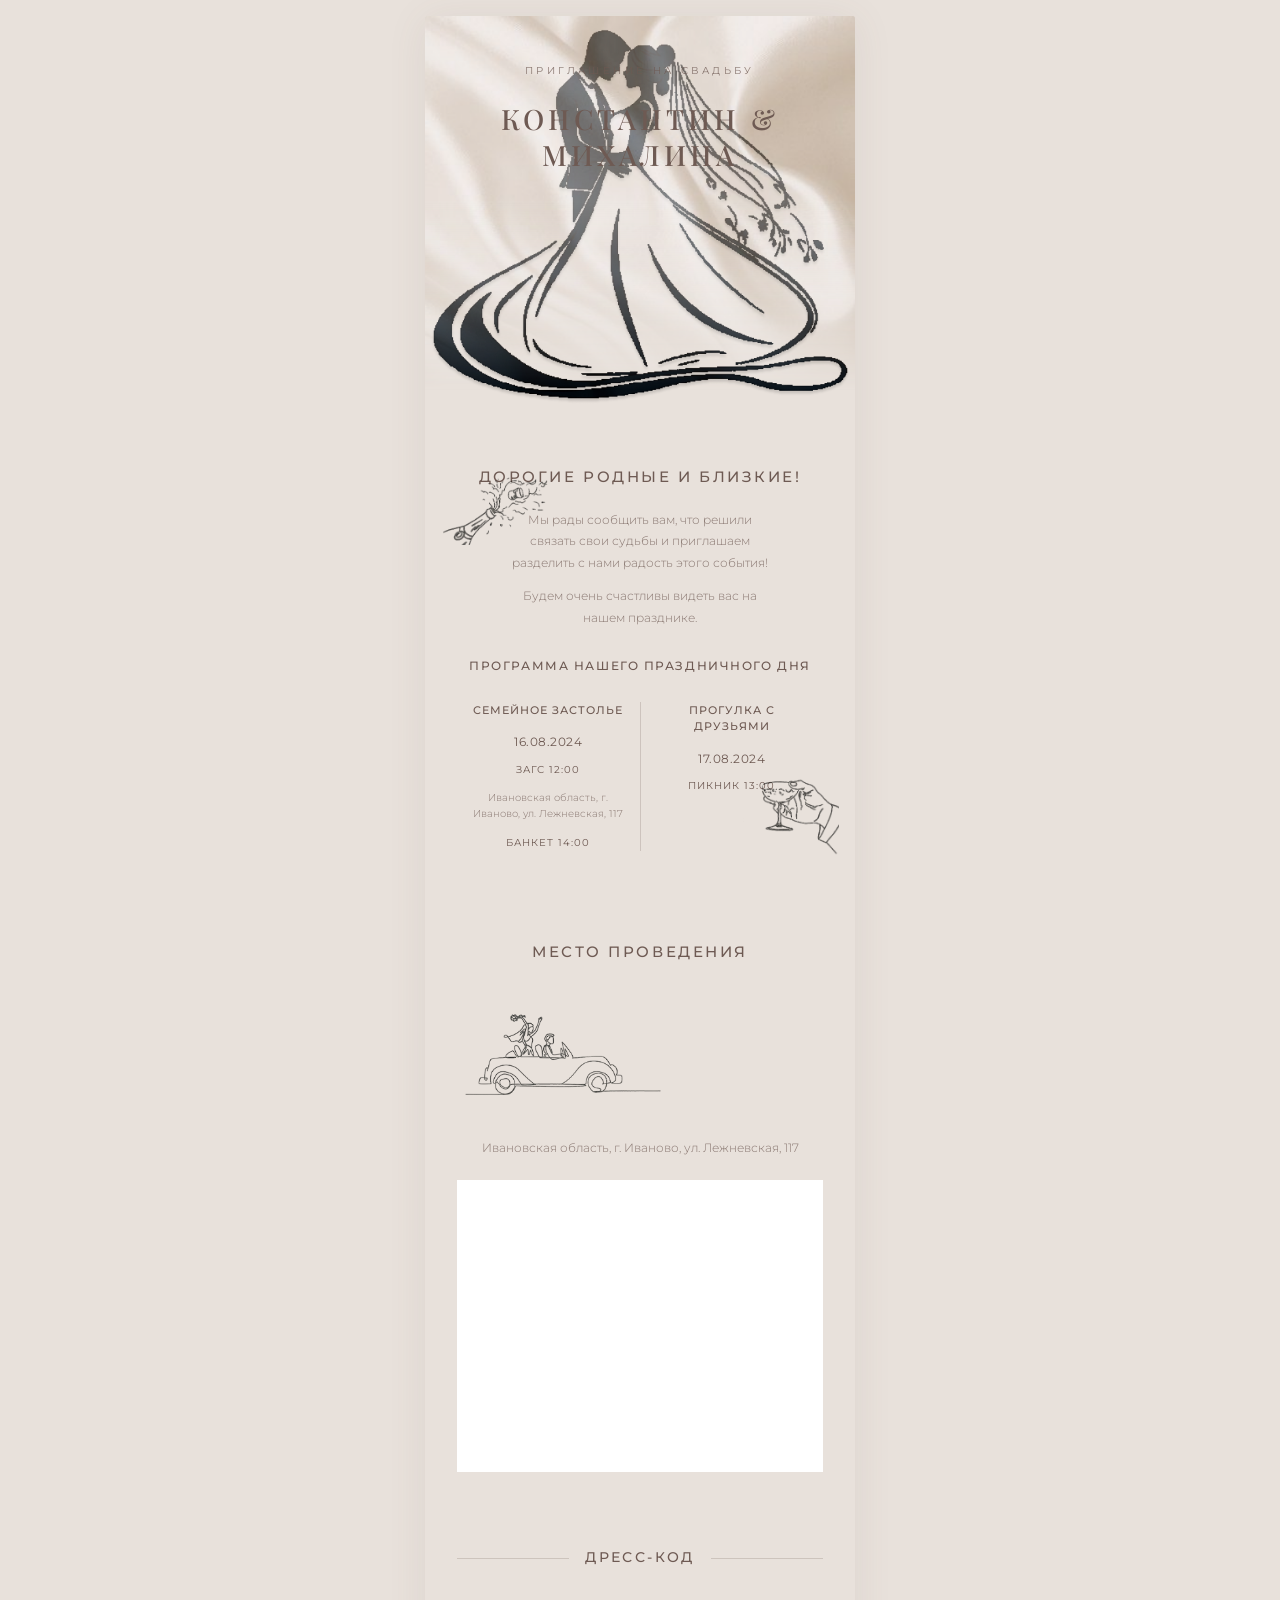
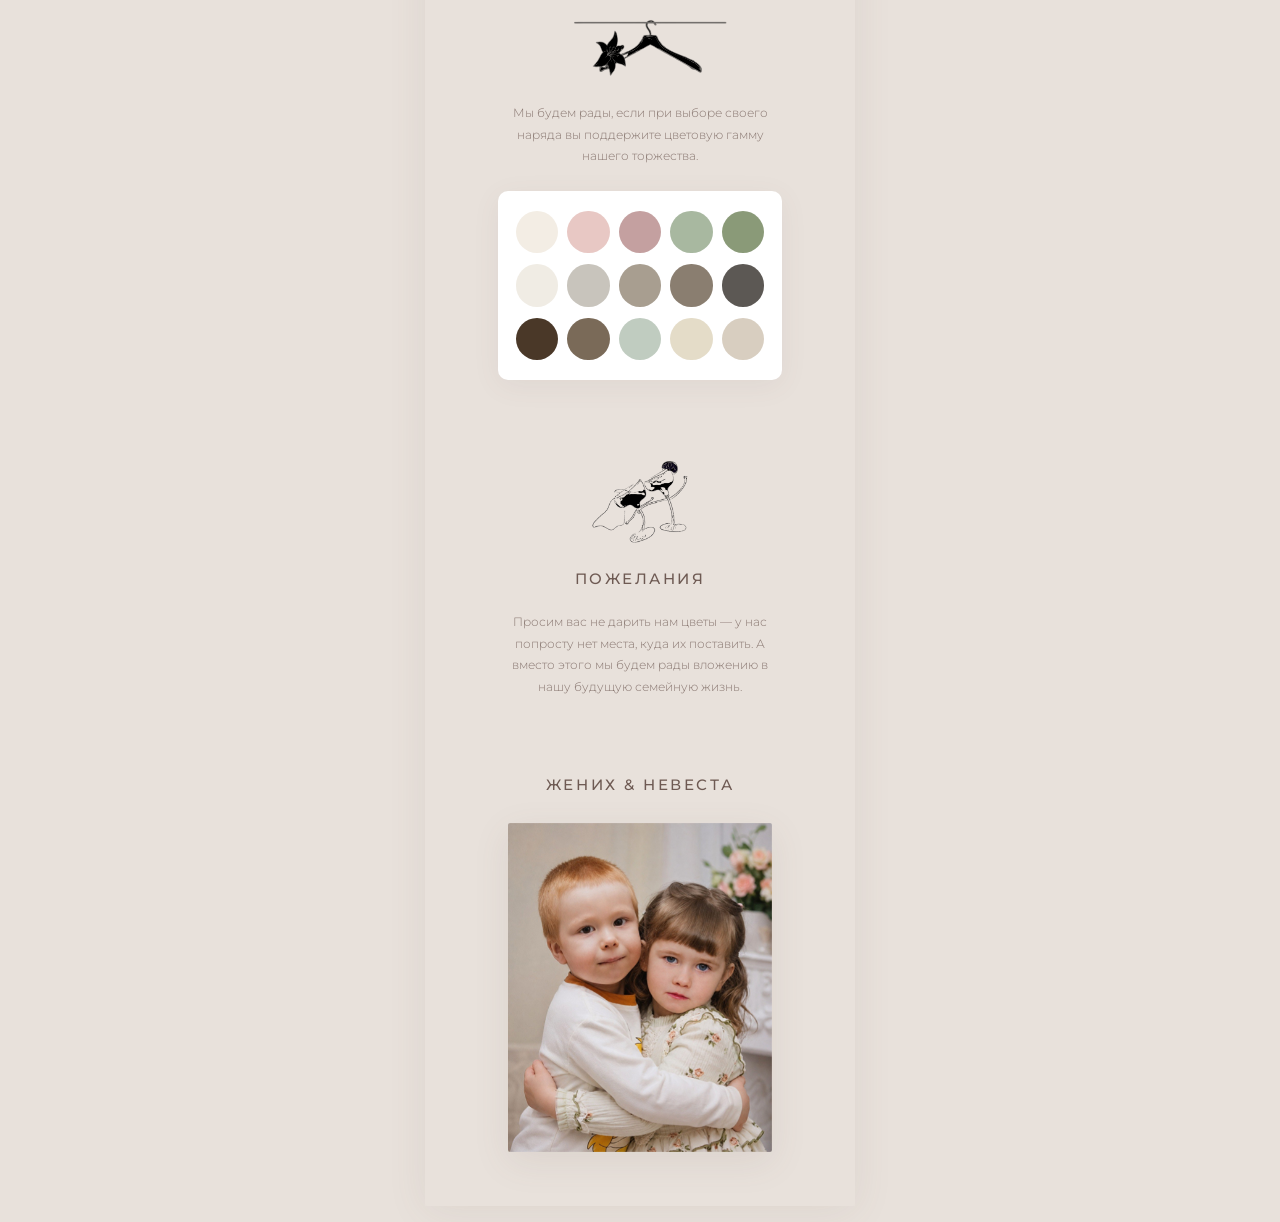
==== index.html @ 9b67fdcd "the first" ====
<!DOCTYPE html>
<html lang="ru">
<head>
  <meta charset="UTF-8">
  <meta name="viewport" content="width=device-width, initial-scale=1.0, viewport-fit=cover">
  <meta name="theme-color" content="#E8E1DB">
  <title>Константин & Михалина — Свадьба</title>
  <link rel="preconnect" href="https://fonts.googleapis.com">
  <link rel="preconnect" href="https://fonts.gstatic.com" crossorigin>
  <link href="https://fonts.googleapis.com/css2?family=Montserrat:wght@300;400;500;600&family=Playfair+Display:wght@400;500;600&display=swap" rel="stylesheet">
  <link rel="stylesheet" href="styles.css">
</head>
<body>
  <main class="page">
    <!-- Hero -->
    <section class="hero">
      <img src="images/1.png" alt="Жених и невеста" class="hero__couple" decoding="async" fetchpriority="high">
      <img src="images/image 9 (2).png" alt="" class="hero__fabric" aria-hidden="true" decoding="async" fetchpriority="high">
      <div class="hero__text">
        <p class="hero__subtitle">ПРИГЛАШЕНИЕ НА СВАДЬБУ</p>
        <h1 class="hero__title">КОНСТАНТИН &amp; МИХАЛИНА</h1>
      </div>
    </section>

    <!-- Invitation & Schedule -->
    <section class="invitation">
      <img src="images/2 (2).png" alt="" class="invitation__deco invitation__deco--top illustration" aria-hidden="true">

      <h2 class="section-title">ДОРОГИЕ РОДНЫЕ И БЛИЗКИЕ!</h2>

      <div class="invitation__text">
        <p>Мы рады сообщить вам, что решили связать свои судьбы и приглашаем разделить с нами радость этого события!</p>
        <p>Будем очень счастливы видеть вас на нашем празднике.</p>
      </div>

      <h3 class="schedule__title">ПРОГРАММА НАШЕГО ПРАЗДНИЧНОГО ДНЯ</h3>

      <div class="schedule">
        <div class="schedule__col">
          <h4 class="schedule__event">СЕМЕЙНОЕ ЗАСТОЛЬЕ</h4>
          <p class="schedule__date">16.08.2024</p>
          <p class="schedule__time">ЗАГС 12:00</p>
          <p class="schedule__address">Ивановская область, г. Иваново, ул. Лежневская, 117</p>
          <p class="schedule__banquet">БАНКЕТ 14:00</p>
        </div>
        <div class="schedule__divider" aria-hidden="true"></div>
        <div class="schedule__col">
          <h4 class="schedule__event">ПРОГУЛКА С ДРУЗЬЯМИ</h4>
          <p class="schedule__date">17.08.2024</p>
          <p class="schedule__banquet">ПИКНИК 13:00</p>
        </div>
      </div>

      <img src="images/3 (2).png" alt="" class="invitation__deco invitation__deco--bottom illustration" aria-hidden="true">
    </section>

    <!-- Venue -->
    <section class="venue">
      <h2 class="section-title">МЕСТО ПРОВЕДЕНИЯ</h2>

      <div class="venue__illustration-wrap">
        <img src="images/4.png" alt="" class="venue__illustration illustration" aria-hidden="true">
      </div>

      <p class="venue__address">Ивановская область, г. Иваново, ул. Лежневская, 117</p>

      <div class="venue__map">
        <iframe
          src="https://yandex.ru/map-widget/v1/?ll=30.143221%2C55.154573&z=16&pt=30.143221%2C55.154573&l=map"
          title="Карта с местом свадьбы"
          allowfullscreen
          loading="lazy"
        ></iframe>
      </div>
    </section>

    <!-- Dress Code -->
    <section class="dresscode">
      <div class="dresscode__title-wrap">
        <span class="dresscode__line" aria-hidden="true"></span>
        <h2 class="section-title section-title--inline">ДРЕСС-КОД</h2>
        <span class="dresscode__line" aria-hidden="true"></span>
      </div>

      <img src="images/5.png" alt="" class="dresscode__illustration illustration" aria-hidden="true">

      <p class="dresscode__text">
        Мы будем рады, если при выборе своего наряда вы поддержите цветовую гамму нашего торжества.
      </p>

      <div class="palette">
        <span class="palette__swatch" style="--color: #F3EDE4"></span>
        <span class="palette__swatch" style="--color: #E8C8C4"></span>
        <span class="palette__swatch" style="--color: #C4A0A0"></span>
        <span class="palette__swatch" style="--color: #A8B8A0"></span>
        <span class="palette__swatch" style="--color: #8A9A78"></span>
        <span class="palette__swatch" style="--color: #F0ECE4"></span>
        <span class="palette__swatch" style="--color: #C8C4BC"></span>
        <span class="palette__swatch" style="--color: #A89E90"></span>
        <span class="palette__swatch" style="--color: #8A7E70"></span>
        <span class="palette__swatch" style="--color: #5C5854"></span>
        <span class="palette__swatch" style="--color: #4A3828"></span>
        <span class="palette__swatch" style="--color: #7A6A58"></span>
        <span class="palette__swatch" style="--color: #C0CCC0"></span>
        <span class="palette__swatch" style="--color: #E4DCC8"></span>
        <span class="palette__swatch" style="--color: #D8CEC0"></span>
      </div>
    </section>

    <!-- Wishes -->
    <section class="wishes">
      <img src="images/6.png" alt="" class="wishes__illustration illustration" aria-hidden="true">

      <h2 class="section-title">ПОЖЕЛАНИЯ</h2>

      <p class="wishes__text">
        Просим вас не дарить нам цветы — у нас попросту нет места, куда их поставить. А вместо этого мы будем рады вложению в нашу будущую семейную жизнь.
      </p>
    </section>

    <!-- Couple Photo -->
    <section class="couple">
      <h2 class="section-title">ЖЕНИХ &amp; НЕВЕСТА</h2>

      <div class="couple__photo-wrap">
        <img src="images/7.png" alt="Константин и Михалина в детстве" class="couple__photo" decoding="async" loading="lazy">
      </div>
    </section>
  </main>
</body>
</html>
---- styles.css ----
*,
*::before,
*::after {
  box-sizing: border-box;
  margin: 0;
  padding: 0;
}

:root {
  --bg: #E8E1DB;
  --text: #6E5A53;
  --text-light: rgba(110, 90, 83, 0.78);
  --line: rgba(110, 90, 83, 0.22);
  --white: #ffffff;
  --font-serif: 'Playfair Display', Georgia, serif;
  --font-sans: 'Montserrat', Arial, sans-serif;

  --pad-x: clamp(22px, 6.15vw, 32px);
  --pad-y: clamp(26px, 7.7vw, 38px);
  --content-max: 100%;
}

html {
  scroll-behavior: smooth;
  -webkit-text-size-adjust: 100%;
}

body {
  font-family: var(--font-sans);
  font-weight: 300;
  font-size: clamp(11px, 3.08vw, 13px);
  line-height: 1.7;
  color: var(--text);
  background-color: var(--bg);
  -webkit-font-smoothing: antialiased;
  text-rendering: optimizeLegibility;
  min-height: 100dvh;
}

img {
  max-width: 100%;
  height: auto;
  image-rendering: auto;
  -webkit-backface-visibility: hidden;
  backface-visibility: hidden;
}

.page {
  width: 100%;
  max-width: var(--content-max);
  margin: 0 auto;
  background-color: var(--bg);
  overflow-x: hidden;
}

/* Line-art: чёткие тёмные линии без размытия */
.illustration {
  display: block;
  filter: invert(1) brightness(0.48) contrast(1.18);
  mix-blend-mode: multiply;
}

/* ── Hero ── */
.hero {
  position: relative;
  text-align: center;
  overflow: visible;
  background-color: var(--bg);
  width: 100%;
}

.hero__couple {
  display: block;
  position: relative;
  z-index: 1;
  width: 104%;
  max-width: none;
  margin: 0 -2% clamp(-16px, -4.1vw, -24px);
  filter: invert(1) brightness(0.46) contrast(1.2);
  mix-blend-mode: multiply;
}

.hero__fabric {
  position: absolute;
  inset: 0;
  z-index: 2;
  width: 100%;
  height: 100%;
  object-fit: cover;
  object-position: center top;
  pointer-events: none;
  -webkit-mask-image: linear-gradient(to bottom, #000 46%, rgba(0, 0, 0, 0.65) 70%, transparent 93%);
  mask-image: linear-gradient(to bottom, #000 46%, rgba(0, 0, 0, 0.65) 70%, transparent 93%);
}

.hero__text {
  position: absolute;
  top: 0;
  left: 0;
  right: 0;
  z-index: 3;
  padding: clamp(32px, 9.7vw, 46px) var(--pad-x) 0;
  pointer-events: none;
}

.hero__subtitle {
  font-family: var(--font-sans);
  font-size: clamp(8px, 2.31vw, 10px);
  font-weight: 400;
  letter-spacing: 0.34em;
  text-transform: uppercase;
  color: var(--text-light);
  margin-bottom: clamp(16px, 5.1vw, 22px);
}

.hero__title {
  font-family: var(--font-serif);
  font-size: clamp(21px, 6.67vw, 28px);
  font-weight: 500;
  letter-spacing: 0.14em;
  line-height: 1.3;
  text-transform: uppercase;
  color: var(--text);
}

/* ── Shared ── */
.section-title {
  font-family: var(--font-sans);
  font-size: clamp(13px, 3.85vw, 15px);
  font-weight: 500;
  letter-spacing: 0.17em;
  text-transform: uppercase;
  text-align: center;
  color: var(--text);
  line-height: 1.4;
}

/* ── Invitation ── */
.invitation {
  position: relative;
  background-color: var(--bg);
  padding: clamp(20px, 5.1vw, 28px) var(--pad-x) clamp(40px, 10.3vw, 52px);
  text-align: center;
}

.invitation__deco--top {
  position: absolute;
  top: clamp(10px, 3.1vw, 18px);
  left: clamp(10px, 3.6vw, 18px);
  width: clamp(84px, 25.6vw, 108px);
}

.invitation .section-title {
  margin-bottom: clamp(16px, 4.6vw, 22px);
  padding-top: clamp(28px, 8.2vw, 36px);
}

.invitation__text {
  font-size: clamp(10.5px, 2.95vw, 12px);
  line-height: 1.8;
  color: var(--text-light);
  margin-bottom: clamp(20px, 5.6vw, 28px);
  max-width: 32ch;
  margin-left: auto;
  margin-right: auto;
}

.invitation__text p + p {
  margin-top: clamp(8px, 2.56vw, 12px);
}

.schedule__title {
  font-family: var(--font-sans);
  font-size: clamp(10px, 2.82vw, 12px);
  font-weight: 500;
  letter-spacing: 0.13em;
  text-transform: uppercase;
  line-height: 1.6;
  margin-bottom: clamp(18px, 5.1vw, 26px);
  color: var(--text);
}

.schedule {
  display: grid;
  grid-template-columns: 1fr 1px 1fr;
  align-items: stretch;
  max-width: 100%;
}

.schedule__col {
  padding: 0 clamp(6px, 2.56vw, 12px);
  display: flex;
  flex-direction: column;
  align-items: center;
  min-width: 0;
}

.schedule__divider {
  width: 1px;
  background-color: var(--line);
  align-self: stretch;
}

.schedule__event {
  font-family: var(--font-sans);
  font-size: clamp(9px, 2.56vw, 11px);
  font-weight: 500;
  letter-spacing: 0.09em;
  text-transform: uppercase;
  line-height: 1.5;
  margin-bottom: clamp(10px, 3.1vw, 14px);
}

.schedule__date {
  font-size: clamp(10px, 2.82vw, 12px);
  font-weight: 400;
  margin-bottom: clamp(5px, 1.5vw, 8px);
  letter-spacing: 0.04em;
}

.schedule__time {
  font-size: clamp(9px, 2.56vw, 10px);
  letter-spacing: 0.1em;
  text-transform: uppercase;
  margin-bottom: clamp(8px, 2.56vw, 12px);
  font-weight: 400;
}

.schedule__address {
  font-size: clamp(8.5px, 2.44vw, 10px);
  line-height: 1.6;
  color: var(--text-light);
  margin-bottom: clamp(8px, 2.56vw, 12px);
  font-weight: 300;
}

.schedule__banquet {
  font-size: clamp(9px, 2.56vw, 10px);
  letter-spacing: 0.1em;
  text-transform: uppercase;
  font-weight: 400;
}

.invitation__deco--bottom {
  position: absolute;
  right: clamp(8px, 3.1vw, 16px);
  bottom: clamp(12px, 3.1vw, 18px);
  width: clamp(76px, 22.6vw, 96px);
}

/* ── Venue ── */
.venue {
  background-color: var(--bg);
  padding: var(--pad-y) var(--pad-x);
  text-align: center;
}

.venue .section-title {
  margin-bottom: clamp(18px, 5.1vw, 24px);
}

.venue__illustration-wrap {
  text-align: left;
  padding-left: clamp(4px, 1.5vw, 8px);
  margin-bottom: clamp(16px, 4.6vw, 22px);
}

.venue__illustration {
  width: clamp(156px, 48.7vw, 196px);
}

.venue__address {
  font-size: clamp(10px, 2.82vw, 12px);
  line-height: 1.65;
  color: var(--text-light);
  margin-bottom: clamp(16px, 4.6vw, 22px);
  font-weight: 300;
}

.venue__map {
  background-color: var(--white);
  overflow: hidden;
  width: 100%;
  aspect-ratio: 5 / 4;
}

.venue__map iframe {
  width: 100%;
  height: 100%;
  border: 0;
  display: block;
}

/* ── Dress Code ── */
.dresscode {
  background-color: var(--bg);
  padding: var(--pad-y) var(--pad-x);
  text-align: center;
}

.dresscode__title-wrap {
  display: flex;
  align-items: center;
  justify-content: center;
  gap: clamp(12px, 4.1vw, 16px);
  margin-bottom: clamp(18px, 5.1vw, 24px);
}

.dresscode__line {
  flex: 1;
  height: 1px;
  background-color: var(--line);
}

.section-title--inline {
  flex-shrink: 0;
  white-space: nowrap;
  font-size: clamp(12px, 3.59vw, 14px);
}

.dresscode__illustration {
  width: clamp(156px, 48.7vw, 196px);
  margin: 0 auto clamp(16px, 4.6vw, 22px);
}

.dresscode__text {
  font-size: clamp(10.5px, 2.95vw, 12px);
  line-height: 1.8;
  color: var(--text-light);
  margin-bottom: clamp(18px, 5.1vw, 24px);
  max-width: 34ch;
  margin-left: auto;
  margin-right: auto;
  font-weight: 300;
}

.palette {
  display: grid;
  grid-template-columns: repeat(5, 1fr);
  gap: clamp(8px, 2.56vw, 11px) clamp(6px, 2.05vw, 9px);
  width: min(74vw, 284px);
  margin: 0 auto;
  padding: clamp(14px, 4.1vw, 20px) clamp(14px, 4.1vw, 18px);
  background-color: var(--white);
  border-radius: clamp(8px, 2.56vw, 10px);
  box-shadow: 0 6px 28px rgba(110, 90, 83, 0.07);
}

.palette__swatch {
  display: block;
  width: 100%;
  aspect-ratio: 1;
  border-radius: 50%;
  background-color: var(--color);
}

/* ── Wishes ── */
.wishes {
  background-color: var(--bg);
  padding: var(--pad-y) var(--pad-x);
  text-align: center;
}

.wishes__illustration {
  width: clamp(124px, 38.5vw, 154px);
  margin: 0 auto clamp(16px, 4.6vw, 22px);
}

.wishes .section-title {
  margin-bottom: clamp(16px, 4.6vw, 22px);
}

.wishes__text {
  font-size: clamp(10.5px, 2.95vw, 12px);
  line-height: 1.8;
  color: var(--text-light);
  max-width: 34ch;
  margin: 0 auto;
  font-weight: 300;
}

/* ── Couple Photo ── */
.couple {
  background-color: var(--bg);
  padding: var(--pad-y) var(--pad-x) clamp(36px, 10.3vw, 48px);
  padding-bottom: max(clamp(36px, 10.3vw, 48px), env(safe-area-inset-bottom, 0px));
  text-align: center;
}

.couple .section-title {
  margin-bottom: clamp(20px, 5.6vw, 28px);
}

.couple__photo-wrap {
  display: inline-block;
  width: min(64vw, 264px);
  border-radius: 2px;
  overflow: hidden;
  box-shadow: 0 10px 36px rgba(110, 90, 83, 0.1);
}

.couple__photo {
  display: block;
  width: 100%;
  height: auto;
  object-fit: cover;
}

/* ── Планшеты и десктоп ── */
@media (min-width: 480px) {
  :root {
    --content-max: 430px;
  }

  body {
    padding: 16px 0;
  }

  .page {
    box-shadow: 0 4px 40px rgba(110, 90, 83, 0.09);
    border-radius: 2px;
  }
}

@media (max-width: 340px) {
  .hero__title {
    letter-spacing: 0.1em;
  }
}

@media (max-height: 500px) and (orientation: landscape) {
  .hero__text {
    padding-top: 20px;
  }

  .hero__subtitle {
    margin-bottom: 10px;
  }
}

/* Retina: чёткие изображения на плотных экранах */
@media (-webkit-min-device-pixel-ratio: 2), (min-resolution: 192dpi) {
  .hero__fabric,
  .couple__photo {
    image-rendering: -webkit-optimize-contrast;
  }
}
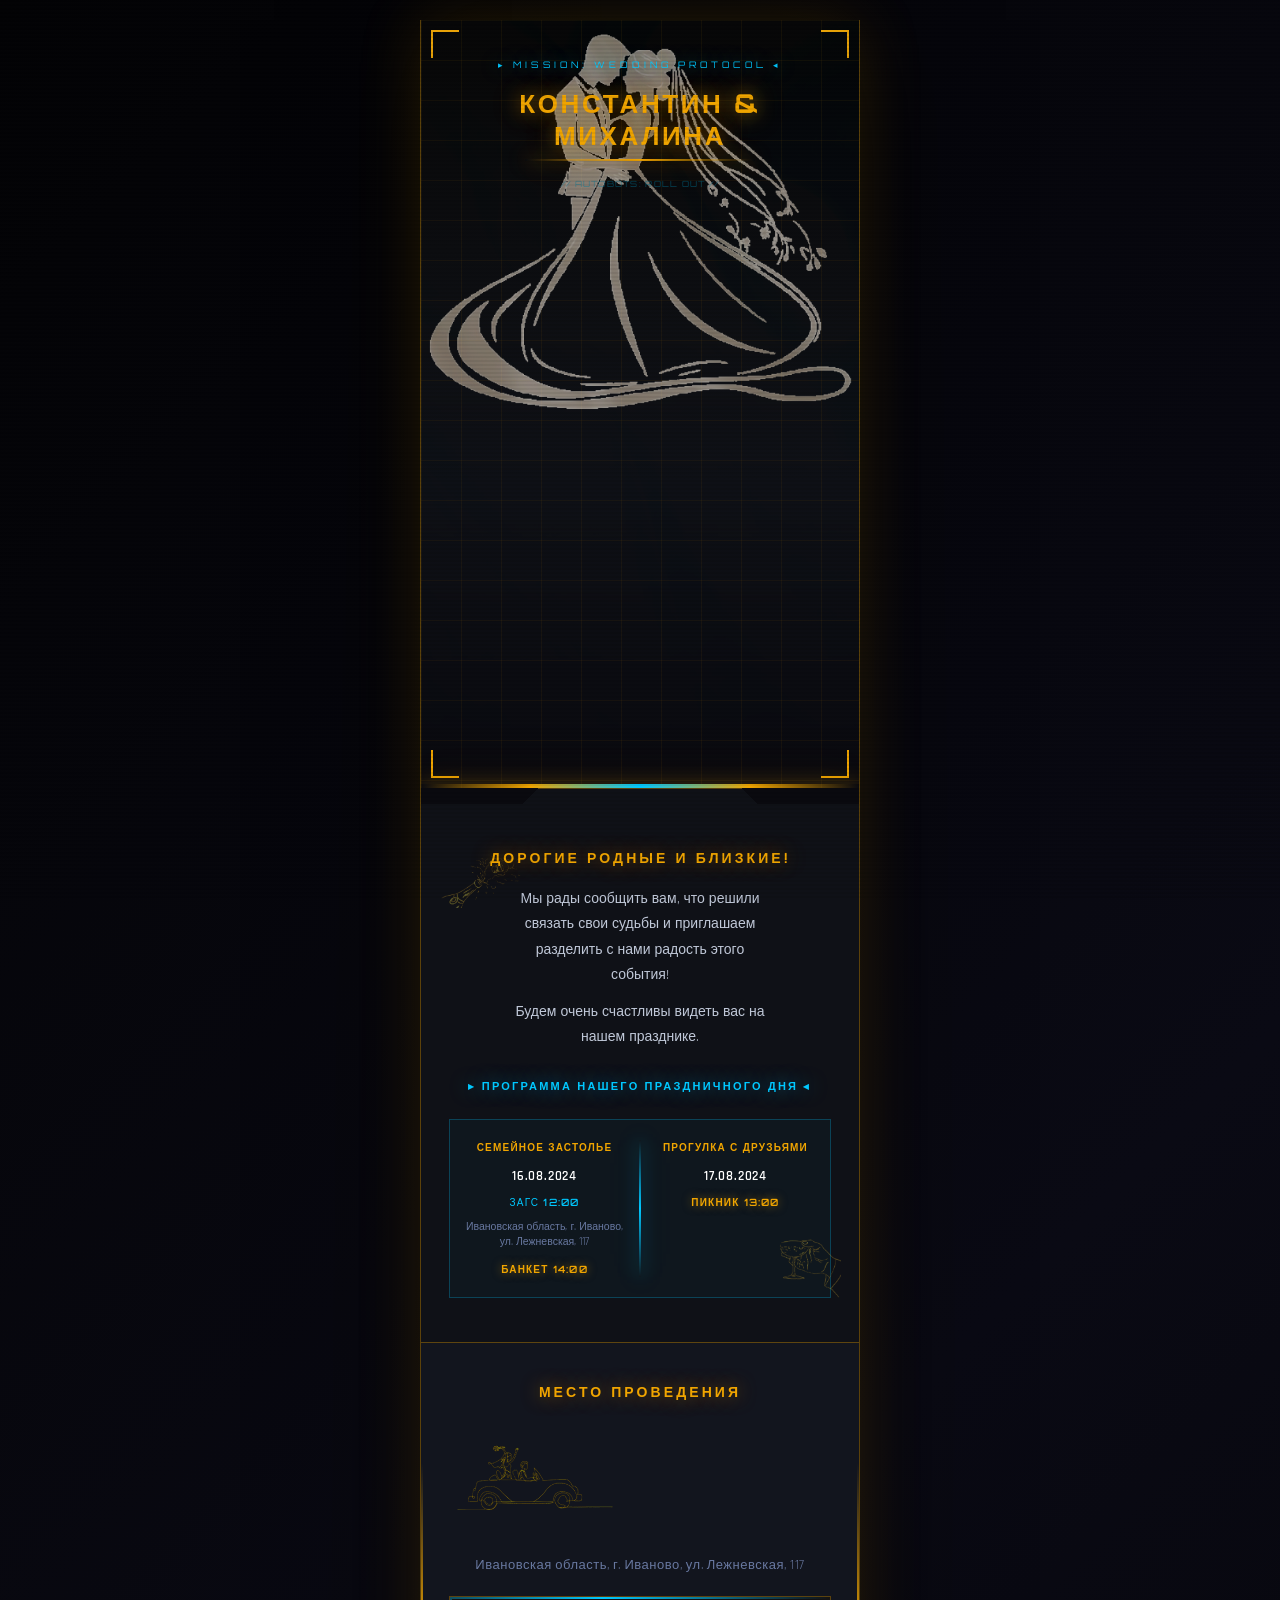
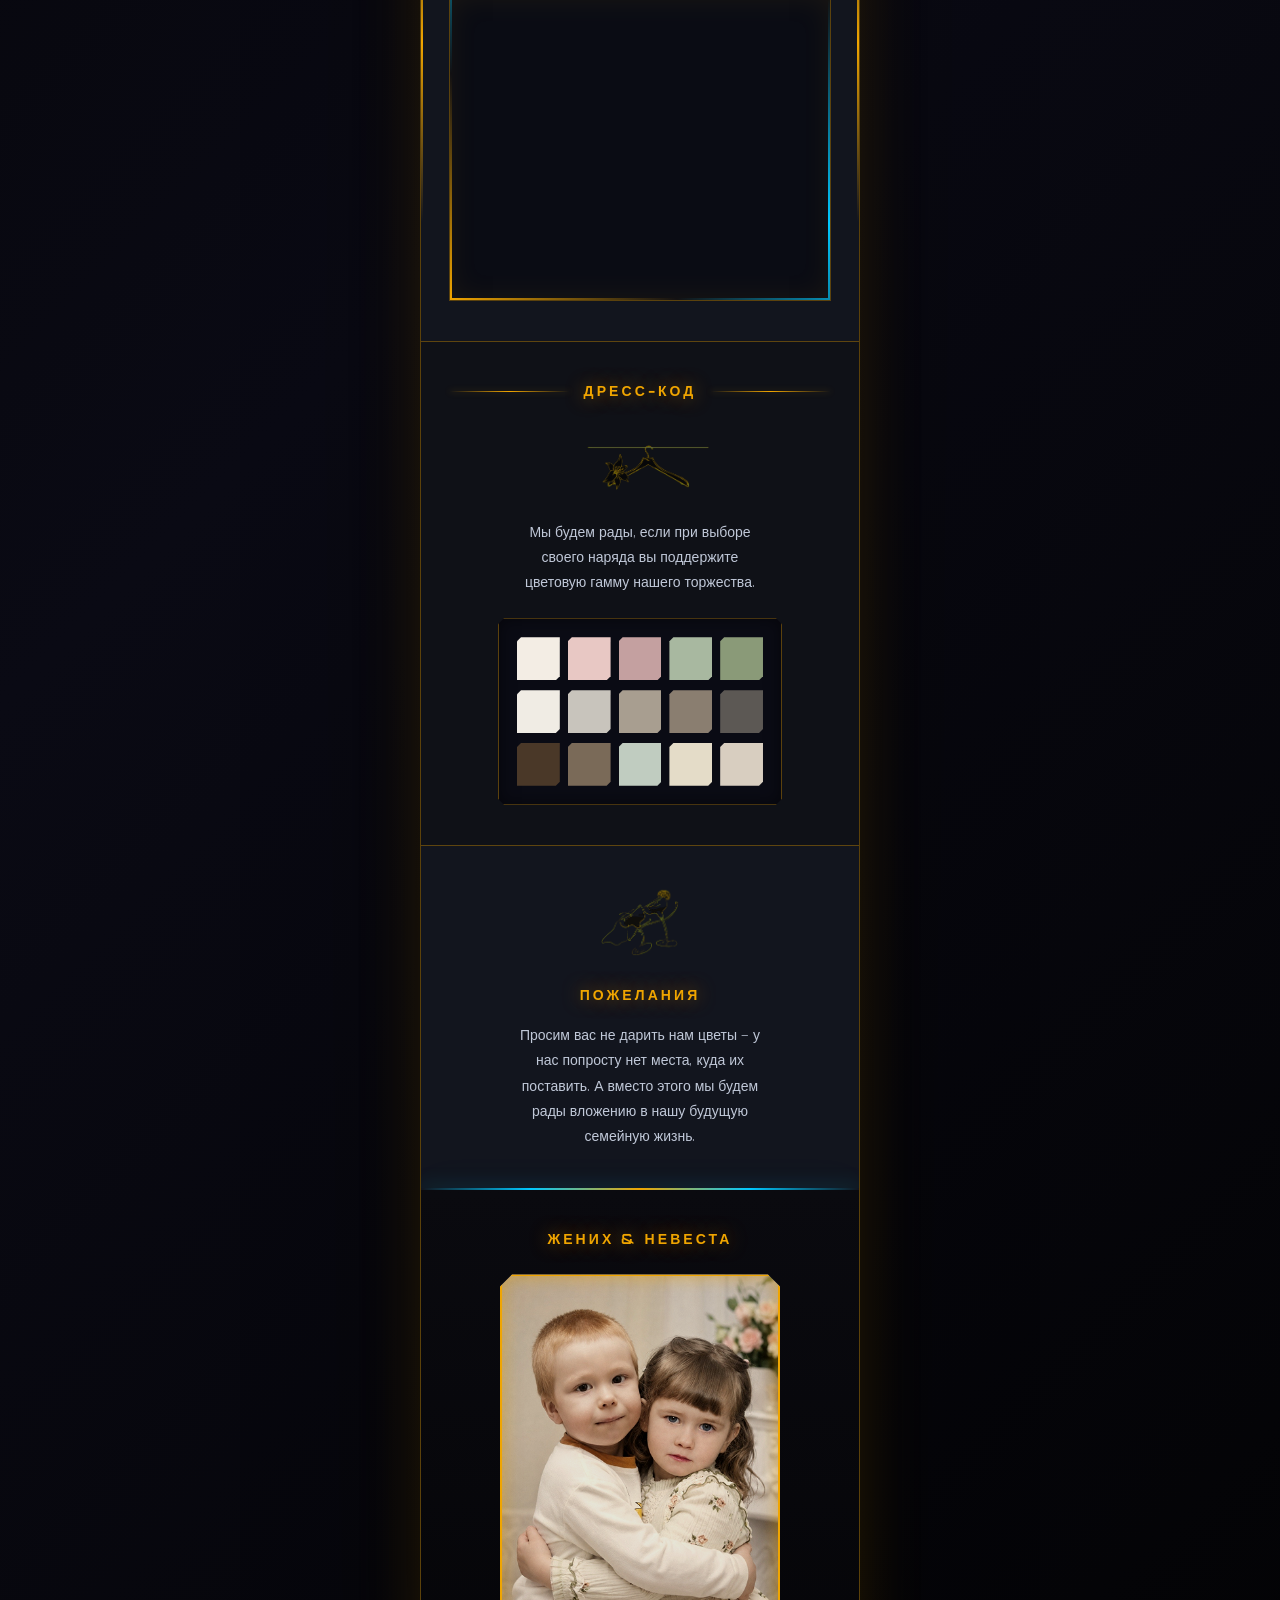
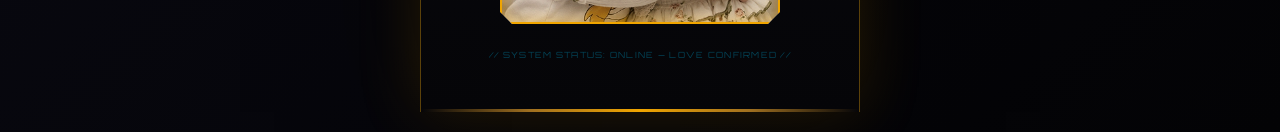
==== commit 10e627b9: "Redesign wedding invitation in Transformers / Michael Bay style Transform the soft pastel wedding in" ====
--- a/index.html
+++ b/index.html
@@ -3,28 +3,34 @@
 <head>
   <meta charset="UTF-8">
   <meta name="viewport" content="width=device-width, initial-scale=1.0, viewport-fit=cover">
-  <meta name="theme-color" content="#E8E1DB">
-  <title>Константин & Михалина — Свадьба</title>
+  <meta name="theme-color" content="#0a0a0f">
+  <title>Константин &amp; Михалина — Свадьба</title>
   <link rel="preconnect" href="https://fonts.googleapis.com">
   <link rel="preconnect" href="https://fonts.gstatic.com" crossorigin>
-  <link href="https://fonts.googleapis.com/css2?family=Montserrat:wght@300;400;500;600&family=Playfair+Display:wght@400;500;600&display=swap" rel="stylesheet">
+  <link href="https://fonts.googleapis.com/css2?family=Orbitron:wght@400;500;600;700;800;900&family=Rajdhani:wght@300;400;500;600;700&display=swap" rel="stylesheet">
   <link rel="stylesheet" href="styles.css">
 </head>
 <body>
   <main class="page">
+
     <!-- Hero -->
     <section class="hero">
       <img src="images/1.png" alt="Жених и невеста" class="hero__couple" decoding="async" fetchpriority="high">
       <img src="images/image 9 (2).png" alt="" class="hero__fabric" aria-hidden="true" decoding="async" fetchpriority="high">
       <div class="hero__text">
-        <p class="hero__subtitle">ПРИГЛАШЕНИЕ НА СВАДЬБУ</p>
+        <p class="hero__subtitle">▸ MISSION: WEDDING PROTOCOL ◂</p>
         <h1 class="hero__title">КОНСТАНТИН &amp; МИХАЛИНА</h1>
+        <p class="hud-tag">// AUTOBOTS: ROLL OUT //</p>
       </div>
+      <span class="tf-bracket tf-bracket--tl"></span>
+      <span class="tf-bracket tf-bracket--tr"></span>
+      <span class="tf-bracket tf-bracket--bl"></span>
+      <span class="tf-bracket tf-bracket--br"></span>
     </section>
 
     <!-- Invitation & Schedule -->
     <section class="invitation">
-      <img src="images/2 (2).png" alt="" class="invitation__deco invitation__deco--top illustration" aria-hidden="true">
+      <img src="images/2 (2).png" alt="" class="invitation__deco invitation__deco--top" aria-hidden="true">
 
       <h2 class="section-title">ДОРОГИЕ РОДНЫЕ И БЛИЗКИЕ!</h2>
 
@@ -33,7 +39,7 @@
         <p>Будем очень счастливы видеть вас на нашем празднике.</p>
       </div>
 
-      <h3 class="schedule__title">ПРОГРАММА НАШЕГО ПРАЗДНИЧНОГО ДНЯ</h3>
+      <h3 class="schedule__title">▸ ПРОГРАММА НАШЕГО ПРАЗДНИЧНОГО ДНЯ ◂</h3>
 
       <div class="schedule">
         <div class="schedule__col">
@@ -51,7 +57,7 @@
         </div>
       </div>
 
-      <img src="images/3 (2).png" alt="" class="invitation__deco invitation__deco--bottom illustration" aria-hidden="true">
+      <img src="images/3 (2).png" alt="" class="invitation__deco invitation__deco--bottom" aria-hidden="true">
     </section>
 
     <!-- Venue -->
@@ -59,7 +65,7 @@
       <h2 class="section-title">МЕСТО ПРОВЕДЕНИЯ</h2>
 
       <div class="venue__illustration-wrap">
-        <img src="images/4.png" alt="" class="venue__illustration illustration" aria-hidden="true">
+        <img src="images/4.png" alt="" class="venue__illustration" aria-hidden="true">
       </div>
 
       <p class="venue__address">Ивановская область, г. Иваново, ул. Лежневская, 117</p>
@@ -82,7 +88,7 @@
         <span class="dresscode__line" aria-hidden="true"></span>
       </div>
 
-      <img src="images/5.png" alt="" class="dresscode__illustration illustration" aria-hidden="true">
+      <img src="images/5.png" alt="" class="dresscode__illustration" aria-hidden="true">
 
       <p class="dresscode__text">
         Мы будем рады, если при выборе своего наряда вы поддержите цветовую гамму нашего торжества.
@@ -109,7 +115,7 @@
 
     <!-- Wishes -->
     <section class="wishes">
-      <img src="images/6.png" alt="" class="wishes__illustration illustration" aria-hidden="true">
+      <img src="images/6.png" alt="" class="wishes__illustration" aria-hidden="true">
 
       <h2 class="section-title">ПОЖЕЛАНИЯ</h2>
 
@@ -125,7 +131,10 @@
       <div class="couple__photo-wrap">
         <img src="images/7.png" alt="Константин и Михалина в детстве" class="couple__photo" decoding="async" loading="lazy">
       </div>
+
+      <p class="hud-tag">// SYSTEM STATUS: ONLINE — LOVE CONFIRMED //</p>
     </section>
+
   </main>
 </body>
 </html>
--- a/styles.css
+++ b/styles.css
@@ -1,3 +1,5 @@
+@import url('https://fonts.googleapis.com/css2?family=Orbitron:wght@400;500;600;700;800;900&family=Rajdhani:wght@300;400;500;600;700&display=swap');
+
 *,
 *::before,
 *::after {
@@ -7,17 +9,28 @@
 }
 
 :root {
-  --bg: #E8E1DB;
-  --text: #6E5A53;
-  --text-light: rgba(110, 90, 83, 0.78);
-  --line: rgba(110, 90, 83, 0.22);
-  --white: #ffffff;
-  --font-serif: 'Playfair Display', Georgia, serif;
-  --font-sans: 'Montserrat', Arial, sans-serif;
-
-  --pad-x: clamp(22px, 6.15vw, 32px);
-  --pad-y: clamp(26px, 7.7vw, 38px);
-  --content-max: 100%;
+  --bg-dark:    #0a0a0f;
+  --bg-mid:     #0f1117;
+  --bg-panel:   #12151e;
+  --gold:       #f0a500;
+  --gold-light: #ffc844;
+  --gold-dim:   #a07020;
+  --energon:    #00c8ff;
+  --energon-dim:#007899;
+  --steel:      #c0c8d8;
+  --steel-dim:  #6878a0;
+  --red-accent: #cc2200;
+  --white:      #ffffff;
+  --line-gold:  rgba(240,165,0,0.35);
+  --line-blue:  rgba(0,200,255,0.25);
+  --glow-gold:  0 0 18px rgba(240,165,0,0.55), 0 0 40px rgba(240,165,0,0.22);
+  --glow-blue:  0 0 18px rgba(0,200,255,0.55), 0 0 40px rgba(0,200,255,0.22);
+
+  --font-display: 'Orbitron', 'Arial Black', sans-serif;
+  --font-body:    'Rajdhani', 'Arial', sans-serif;
+
+  --pad-x: clamp(18px, 5vw, 28px);
+  --pad-y: clamp(28px, 7vw, 40px);
 }
 
 html {
@@ -26,47 +39,121 @@
 }
 
 body {
-  font-family: var(--font-sans);
-  font-weight: 300;
-  font-size: clamp(11px, 3.08vw, 13px);
-  line-height: 1.7;
-  color: var(--text);
-  background-color: var(--bg);
+  font-family: var(--font-body);
+  font-weight: 400;
+  font-size: clamp(13px, 3.5vw, 15px);
+  line-height: 1.6;
+  color: var(--steel);
+  background-color: var(--bg-dark);
   -webkit-font-smoothing: antialiased;
   text-rendering: optimizeLegibility;
   min-height: 100dvh;
-}
+  overflow-x: hidden;
+}
+
+/* Scrollbar */
+::-webkit-scrollbar { width: 4px; }
+::-webkit-scrollbar-track { background: var(--bg-dark); }
+::-webkit-scrollbar-thumb { background: var(--gold-dim); border-radius: 2px; }
 
 img {
   max-width: 100%;
   height: auto;
-  image-rendering: auto;
-  -webkit-backface-visibility: hidden;
-  backface-visibility: hidden;
+}
+
+/* ── Scanline overlay on whole page ── */
+body::before {
+  content: '';
+  position: fixed;
+  inset: 0;
+  pointer-events: none;
+  z-index: 9999;
+  background: repeating-linear-gradient(
+    0deg,
+    transparent,
+    transparent 2px,
+    rgba(0,0,0,0.06) 2px,
+    rgba(0,0,0,0.06) 4px
+  );
 }
 
 .page {
   width: 100%;
-  max-width: var(--content-max);
+  max-width: 100%;
   margin: 0 auto;
-  background-color: var(--bg);
+  background-color: var(--bg-dark);
   overflow-x: hidden;
-}
-
-/* Line-art: чёткие тёмные линии без размытия */
-.illustration {
-  display: block;
-  filter: invert(1) brightness(0.48) contrast(1.18);
-  mix-blend-mode: multiply;
-}
-
-/* ── Hero ── */
+  position: relative;
+}
+
+/* ── Corner bracket decoration ── */
+.tf-bracket {
+  position: absolute;
+  width: 28px;
+  height: 28px;
+  pointer-events: none;
+}
+.tf-bracket--tl { top: 10px; left: 10px; border-top: 2px solid var(--gold); border-left: 2px solid var(--gold); }
+.tf-bracket--tr { top: 10px; right: 10px; border-top: 2px solid var(--gold); border-right: 2px solid var(--gold); }
+.tf-bracket--bl { bottom: 10px; left: 10px; border-bottom: 2px solid var(--gold); border-left: 2px solid var(--gold); }
+.tf-bracket--br { bottom: 10px; right: 10px; border-bottom: 2px solid var(--gold); border-right: 2px solid var(--gold); }
+
+/* ── Section titles ── */
+.section-title {
+  font-family: var(--font-display);
+  font-size: clamp(11px, 3.2vw, 14px);
+  font-weight: 700;
+  letter-spacing: 0.22em;
+  text-transform: uppercase;
+  text-align: center;
+  color: var(--gold);
+  line-height: 1.3;
+  text-shadow: var(--glow-gold);
+}
+
+.section-title--inline {
+  flex-shrink: 0;
+  white-space: nowrap;
+}
+
+/* ── HERO ── */
 .hero {
   position: relative;
   text-align: center;
-  overflow: visible;
-  background-color: var(--bg);
-  width: 100%;
+  overflow: hidden;
+  background: linear-gradient(180deg, #000 0%, #0a0c12 60%, var(--bg-dark) 100%);
+  min-height: 60vw;
+}
+
+/* Animated grid background */
+.hero::before {
+  content: '';
+  position: absolute;
+  inset: 0;
+  background-image:
+    linear-gradient(rgba(240,165,0,0.06) 1px, transparent 1px),
+    linear-gradient(90deg, rgba(240,165,0,0.06) 1px, transparent 1px);
+  background-size: 40px 40px;
+  z-index: 0;
+  animation: grid-pulse 4s ease-in-out infinite alternate;
+}
+
+@keyframes grid-pulse {
+  from { opacity: 0.5; }
+  to   { opacity: 1; }
+}
+
+/* Gold diagonal accent */
+.hero::after {
+  content: '';
+  position: absolute;
+  bottom: 0;
+  left: 0;
+  right: 0;
+  height: 4px;
+  background: linear-gradient(90deg, transparent, var(--gold), var(--energon), var(--gold), transparent);
+  z-index: 5;
+  box-shadow: var(--glow-gold);
 }
 
 .hero__couple {
@@ -75,9 +162,10 @@
   z-index: 1;
   width: 104%;
   max-width: none;
-  margin: 0 -2% clamp(-16px, -4.1vw, -24px);
-  filter: invert(1) brightness(0.46) contrast(1.2);
-  mix-blend-mode: multiply;
+  margin: 0 -2% clamp(-20px, -5vw, -30px);
+  filter: invert(0) brightness(0.7) contrast(1.3) sepia(0.15) hue-rotate(5deg);
+  mix-blend-mode: screen;
+  opacity: 0.85;
 }
 
 .hero__fabric {
@@ -89,8 +177,10 @@
   object-fit: cover;
   object-position: center top;
   pointer-events: none;
-  -webkit-mask-image: linear-gradient(to bottom, #000 46%, rgba(0, 0, 0, 0.65) 70%, transparent 93%);
-  mask-image: linear-gradient(to bottom, #000 46%, rgba(0, 0, 0, 0.65) 70%, transparent 93%);
+  opacity: 0.12;
+  filter: sepia(1) hue-rotate(180deg) saturate(3) brightness(0.5);
+  -webkit-mask-image: linear-gradient(to bottom, #000 40%, rgba(0,0,0,0.5) 70%, transparent 100%);
+  mask-image: linear-gradient(to bottom, #000 40%, rgba(0,0,0,0.5) 70%, transparent 100%);
 }
 
 .hero__text {
@@ -98,97 +188,132 @@
   top: 0;
   left: 0;
   right: 0;
-  z-index: 3;
-  padding: clamp(32px, 9.7vw, 46px) var(--pad-x) 0;
+  z-index: 4;
+  padding: clamp(24px, 7vw, 38px) var(--pad-x) 0;
   pointer-events: none;
 }
 
 .hero__subtitle {
-  font-family: var(--font-sans);
-  font-size: clamp(8px, 2.31vw, 10px);
+  font-family: var(--font-display);
+  font-size: clamp(7px, 1.9vw, 9px);
   font-weight: 400;
-  letter-spacing: 0.34em;
-  text-transform: uppercase;
-  color: var(--text-light);
-  margin-bottom: clamp(16px, 5.1vw, 22px);
+  letter-spacing: 0.45em;
+  text-transform: uppercase;
+  color: var(--energon);
+  text-shadow: var(--glow-blue);
+  margin-bottom: clamp(10px, 3vw, 16px);
 }
 
 .hero__title {
-  font-family: var(--font-serif);
-  font-size: clamp(21px, 6.67vw, 28px);
-  font-weight: 500;
-  letter-spacing: 0.14em;
-  line-height: 1.3;
-  text-transform: uppercase;
-  color: var(--text);
-}
-
-/* ── Shared ── */
-.section-title {
-  font-family: var(--font-sans);
-  font-size: clamp(13px, 3.85vw, 15px);
-  font-weight: 500;
-  letter-spacing: 0.17em;
-  text-transform: uppercase;
+  font-family: var(--font-display);
+  font-size: clamp(17px, 5.5vw, 26px);
+  font-weight: 800;
+  letter-spacing: 0.1em;
+  line-height: 1.2;
+  text-transform: uppercase;
+  color: var(--gold);
+  text-shadow: var(--glow-gold);
+}
+
+/* Autobots logo accent under title */
+.hero__title::after {
+  content: '';
+  display: block;
+  width: 60%;
+  height: 2px;
+  background: linear-gradient(90deg, transparent, var(--gold), transparent);
+  margin: 8px auto 0;
+  box-shadow: var(--glow-gold);
+}
+
+/* ── INVITATION ── */
+.invitation {
+  position: relative;
+  background: var(--bg-mid);
+  padding: clamp(22px, 6vw, 32px) var(--pad-x) clamp(32px, 8vw, 44px);
   text-align: center;
-  color: var(--text);
-  line-height: 1.4;
-}
-
-/* ── Invitation ── */
-.invitation {
-  position: relative;
-  background-color: var(--bg);
-  padding: clamp(20px, 5.1vw, 28px) var(--pad-x) clamp(40px, 10.3vw, 52px);
-  text-align: center;
+  border-top: 1px solid var(--line-gold);
+  border-bottom: 1px solid var(--line-gold);
+}
+
+/* Angular clip for top of section */
+.invitation::before {
+  content: '';
+  position: absolute;
+  top: -1px;
+  left: 0;
+  right: 0;
+  height: 16px;
+  background: linear-gradient(135deg, var(--bg-dark) 50%, transparent 50%),
+              linear-gradient(-135deg, var(--bg-dark) 50%, transparent 50%);
+  background-size: 50% 100%;
+  background-position: left, right;
+  background-repeat: no-repeat;
+  z-index: 1;
 }
 
 .invitation__deco--top {
   position: absolute;
-  top: clamp(10px, 3.1vw, 18px);
-  left: clamp(10px, 3.6vw, 18px);
-  width: clamp(84px, 25.6vw, 108px);
+  top: clamp(14px, 4vw, 22px);
+  left: clamp(12px, 4vw, 20px);
+  width: clamp(64px, 19vw, 84px);
+  filter: invert(1) sepia(1) hue-rotate(5deg) saturate(3) brightness(0.75);
+  opacity: 0.4;
+  z-index: 2;
 }
 
 .invitation .section-title {
-  margin-bottom: clamp(16px, 4.6vw, 22px);
-  padding-top: clamp(28px, 8.2vw, 36px);
+  margin-bottom: clamp(14px, 4vw, 20px);
+  padding-top: clamp(20px, 6vw, 28px);
+  position: relative;
+  z-index: 2;
 }
 
 .invitation__text {
-  font-size: clamp(10.5px, 2.95vw, 12px);
+  font-family: var(--font-body);
+  font-size: clamp(12px, 3.3vw, 14px);
   line-height: 1.8;
-  color: var(--text-light);
-  margin-bottom: clamp(20px, 5.6vw, 28px);
-  max-width: 32ch;
+  color: var(--steel);
+  margin-bottom: clamp(20px, 5.5vw, 28px);
+  max-width: 36ch;
   margin-left: auto;
   margin-right: auto;
+  position: relative;
+  z-index: 2;
 }
 
 .invitation__text p + p {
-  margin-top: clamp(8px, 2.56vw, 12px);
+  margin-top: clamp(8px, 2.5vw, 12px);
 }
 
 .schedule__title {
-  font-family: var(--font-sans);
-  font-size: clamp(10px, 2.82vw, 12px);
-  font-weight: 500;
-  letter-spacing: 0.13em;
-  text-transform: uppercase;
-  line-height: 1.6;
-  margin-bottom: clamp(18px, 5.1vw, 26px);
-  color: var(--text);
+  font-family: var(--font-display);
+  font-size: clamp(9px, 2.5vw, 11px);
+  font-weight: 600;
+  letter-spacing: 0.2em;
+  text-transform: uppercase;
+  line-height: 1.5;
+  margin-bottom: clamp(16px, 4.5vw, 24px);
+  color: var(--energon);
+  text-shadow: var(--glow-blue);
+  position: relative;
+  z-index: 2;
 }
 
 .schedule {
   display: grid;
-  grid-template-columns: 1fr 1px 1fr;
+  grid-template-columns: 1fr 2px 1fr;
   align-items: stretch;
   max-width: 100%;
+  position: relative;
+  z-index: 2;
+  background: rgba(0,200,255,0.03);
+  border: 1px solid var(--line-blue);
+  padding: clamp(14px, 4vw, 20px) 0;
 }
 
 .schedule__col {
-  padding: 0 clamp(6px, 2.56vw, 12px);
+  padding: 0 clamp(8px, 3vw, 14px);
   display: flex;
   flex-direction: column;
   align-items: center;
@@ -196,92 +321,135 @@
 }
 
 .schedule__divider {
-  width: 1px;
-  background-color: var(--line);
+  width: 2px;
+  background: linear-gradient(to bottom, transparent, var(--energon), transparent);
   align-self: stretch;
+  box-shadow: var(--glow-blue);
 }
 
 .schedule__event {
-  font-family: var(--font-sans);
-  font-size: clamp(9px, 2.56vw, 11px);
+  font-family: var(--font-display);
+  font-size: clamp(8px, 2.2vw, 10px);
+  font-weight: 700;
+  letter-spacing: 0.12em;
+  text-transform: uppercase;
+  line-height: 1.4;
+  margin-bottom: clamp(8px, 2.5vw, 12px);
+  color: var(--gold);
+}
+
+.schedule__date {
+  font-size: clamp(11px, 3vw, 13px);
+  font-weight: 600;
+  margin-bottom: clamp(4px, 1.2vw, 7px);
+  letter-spacing: 0.06em;
+  color: var(--white);
+}
+
+.schedule__time {
+  font-family: var(--font-display);
+  font-size: clamp(8px, 2.2vw, 10px);
+  letter-spacing: 0.12em;
+  text-transform: uppercase;
+  margin-bottom: clamp(6px, 2vw, 10px);
   font-weight: 500;
-  letter-spacing: 0.09em;
-  text-transform: uppercase;
+  color: var(--energon);
+}
+
+.schedule__address {
+  font-size: clamp(9px, 2.3vw, 10.5px);
   line-height: 1.5;
-  margin-bottom: clamp(10px, 3.1vw, 14px);
-}
-
-.schedule__date {
-  font-size: clamp(10px, 2.82vw, 12px);
+  color: var(--steel-dim);
+  margin-bottom: clamp(6px, 2vw, 10px);
   font-weight: 400;
-  margin-bottom: clamp(5px, 1.5vw, 8px);
-  letter-spacing: 0.04em;
-}
-
-.schedule__time {
-  font-size: clamp(9px, 2.56vw, 10px);
-  letter-spacing: 0.1em;
-  text-transform: uppercase;
-  margin-bottom: clamp(8px, 2.56vw, 12px);
-  font-weight: 400;
-}
-
-.schedule__address {
-  font-size: clamp(8.5px, 2.44vw, 10px);
-  line-height: 1.6;
-  color: var(--text-light);
-  margin-bottom: clamp(8px, 2.56vw, 12px);
-  font-weight: 300;
 }
 
 .schedule__banquet {
-  font-size: clamp(9px, 2.56vw, 10px);
-  letter-spacing: 0.1em;
-  text-transform: uppercase;
-  font-weight: 400;
+  font-family: var(--font-display);
+  font-size: clamp(8px, 2.2vw, 10px);
+  letter-spacing: 0.12em;
+  text-transform: uppercase;
+  font-weight: 600;
+  color: var(--gold);
+  text-shadow: 0 0 10px rgba(240,165,0,0.5);
 }
 
 .invitation__deco--bottom {
   position: absolute;
-  right: clamp(8px, 3.1vw, 16px);
-  bottom: clamp(12px, 3.1vw, 18px);
-  width: clamp(76px, 22.6vw, 96px);
-}
-
-/* ── Venue ── */
+  right: clamp(10px, 3.5vw, 18px);
+  bottom: clamp(12px, 3.5vw, 20px);
+  width: clamp(58px, 17vw, 76px);
+  filter: invert(1) sepia(1) hue-rotate(5deg) saturate(3) brightness(0.75);
+  opacity: 0.4;
+  z-index: 2;
+}
+
+/* ── VENUE ── */
 .venue {
-  background-color: var(--bg);
+  background: var(--bg-panel);
   padding: var(--pad-y) var(--pad-x);
   text-align: center;
-}
+  position: relative;
+  overflow: hidden;
+}
+
+/* Side accent lines */
+.venue::before,
+.venue::after {
+  content: '';
+  position: absolute;
+  top: 20%;
+  bottom: 20%;
+  width: 2px;
+  background: linear-gradient(to bottom, transparent, var(--gold), transparent);
+}
+.venue::before { left: 0; }
+.venue::after  { right: 0; }
 
 .venue .section-title {
-  margin-bottom: clamp(18px, 5.1vw, 24px);
+  margin-bottom: clamp(16px, 4.5vw, 22px);
 }
 
 .venue__illustration-wrap {
   text-align: left;
   padding-left: clamp(4px, 1.5vw, 8px);
-  margin-bottom: clamp(16px, 4.6vw, 22px);
+  margin-bottom: clamp(14px, 4vw, 20px);
 }
 
 .venue__illustration {
-  width: clamp(156px, 48.7vw, 196px);
+  width: clamp(120px, 37vw, 156px);
+  filter: invert(1) sepia(1) hue-rotate(10deg) saturate(5) brightness(0.65);
+  opacity: 0.6;
 }
 
 .venue__address {
-  font-size: clamp(10px, 2.82vw, 12px);
-  line-height: 1.65;
-  color: var(--text-light);
-  margin-bottom: clamp(16px, 4.6vw, 22px);
-  font-weight: 300;
+  font-family: var(--font-body);
+  font-size: clamp(11px, 3vw, 13px);
+  line-height: 1.6;
+  color: var(--steel-dim);
+  margin-bottom: clamp(14px, 4vw, 20px);
+  font-weight: 400;
+  letter-spacing: 0.04em;
 }
 
 .venue__map {
-  background-color: var(--white);
+  background-color: #0a0c14;
   overflow: hidden;
   width: 100%;
   aspect-ratio: 5 / 4;
+  border: 1px solid var(--line-gold);
+  position: relative;
+  box-shadow: inset 0 0 30px rgba(240,165,0,0.08);
+}
+
+.venue__map::before {
+  content: '';
+  position: absolute;
+  inset: 0;
+  border: 2px solid transparent;
+  border-image: linear-gradient(45deg, var(--gold), transparent, var(--energon), transparent) 1;
+  pointer-events: none;
+  z-index: 1;
 }
 
 .venue__map iframe {
@@ -289,114 +457,162 @@
   height: 100%;
   border: 0;
   display: block;
-}
-
-/* ── Dress Code ── */
+  filter: invert(1) hue-rotate(180deg) saturate(0.6) brightness(0.75);
+}
+
+/* ── DRESS CODE ── */
 .dresscode {
-  background-color: var(--bg);
+  background: var(--bg-mid);
   padding: var(--pad-y) var(--pad-x);
   text-align: center;
+  position: relative;
+  border-top: 1px solid var(--line-gold);
+  border-bottom: 1px solid var(--line-gold);
 }
 
 .dresscode__title-wrap {
   display: flex;
   align-items: center;
   justify-content: center;
-  gap: clamp(12px, 4.1vw, 16px);
-  margin-bottom: clamp(18px, 5.1vw, 24px);
+  gap: clamp(10px, 3.5vw, 14px);
+  margin-bottom: clamp(16px, 4.5vw, 22px);
 }
 
 .dresscode__line {
   flex: 1;
   height: 1px;
-  background-color: var(--line);
-}
-
-.section-title--inline {
-  flex-shrink: 0;
-  white-space: nowrap;
-  font-size: clamp(12px, 3.59vw, 14px);
+  background: linear-gradient(to right, transparent, var(--gold), transparent);
+  box-shadow: 0 0 6px rgba(240,165,0,0.3);
 }
 
 .dresscode__illustration {
-  width: clamp(156px, 48.7vw, 196px);
-  margin: 0 auto clamp(16px, 4.6vw, 22px);
+  width: clamp(120px, 37vw, 156px);
+  margin: 0 auto clamp(14px, 4vw, 20px);
+  filter: invert(1) sepia(1) hue-rotate(10deg) saturate(5) brightness(0.65);
+  opacity: 0.6;
 }
 
 .dresscode__text {
-  font-size: clamp(10.5px, 2.95vw, 12px);
+  font-size: clamp(12px, 3.2vw, 14px);
   line-height: 1.8;
-  color: var(--text-light);
-  margin-bottom: clamp(18px, 5.1vw, 24px);
-  max-width: 34ch;
+  color: var(--steel);
+  margin-bottom: clamp(16px, 4.5vw, 22px);
+  max-width: 36ch;
   margin-left: auto;
   margin-right: auto;
-  font-weight: 300;
-}
-
+  font-weight: 400;
+}
+
+/* Transformers palette: dark metallic tones */
 .palette {
   display: grid;
   grid-template-columns: repeat(5, 1fr);
-  gap: clamp(8px, 2.56vw, 11px) clamp(6px, 2.05vw, 9px);
+  gap: clamp(7px, 2.2vw, 10px) clamp(5px, 1.8vw, 8px);
   width: min(74vw, 284px);
   margin: 0 auto;
-  padding: clamp(14px, 4.1vw, 20px) clamp(14px, 4.1vw, 18px);
-  background-color: var(--white);
-  border-radius: clamp(8px, 2.56vw, 10px);
-  box-shadow: 0 6px 28px rgba(110, 90, 83, 0.07);
+  padding: clamp(12px, 3.5vw, 18px);
+  background: rgba(10,10,20,0.85);
+  border: 1px solid var(--line-gold);
+  box-shadow: 0 0 24px rgba(240,165,0,0.1), inset 0 0 16px rgba(0,0,0,0.5);
+  clip-path: polygon(6px 0, calc(100% - 6px) 0, 100% 6px, 100% calc(100% - 6px), calc(100% - 6px) 100%, 6px 100%, 0 calc(100% - 6px), 0 6px);
 }
 
 .palette__swatch {
   display: block;
   width: 100%;
   aspect-ratio: 1;
-  border-radius: 50%;
   background-color: var(--color);
-}
-
-/* ── Wishes ── */
+  clip-path: polygon(4px 0, 100% 0, 100% calc(100% - 4px), calc(100% - 4px) 100%, 0 100%, 0 4px);
+  transition: transform 0.2s, box-shadow 0.2s;
+}
+
+.palette__swatch:hover {
+  transform: scale(1.12);
+  box-shadow: 0 0 10px var(--color);
+}
+
+/* ── WISHES ── */
 .wishes {
-  background-color: var(--bg);
+  background: var(--bg-panel);
   padding: var(--pad-y) var(--pad-x);
   text-align: center;
+  position: relative;
+  overflow: hidden;
+}
+
+.wishes::before {
+  content: '';
+  position: absolute;
+  bottom: 0;
+  left: 0;
+  right: 0;
+  height: 2px;
+  background: linear-gradient(90deg, transparent, var(--energon), var(--gold), var(--energon), transparent);
+  box-shadow: var(--glow-blue);
 }
 
 .wishes__illustration {
-  width: clamp(124px, 38.5vw, 154px);
-  margin: 0 auto clamp(16px, 4.6vw, 22px);
+  width: clamp(96px, 30vw, 124px);
+  margin: 0 auto clamp(14px, 4vw, 20px);
+  filter: invert(1) sepia(1) hue-rotate(10deg) saturate(5) brightness(0.65);
+  opacity: 0.6;
 }
 
 .wishes .section-title {
-  margin-bottom: clamp(16px, 4.6vw, 22px);
+  margin-bottom: clamp(14px, 4vw, 20px);
 }
 
 .wishes__text {
-  font-size: clamp(10.5px, 2.95vw, 12px);
+  font-size: clamp(12px, 3.2vw, 14px);
   line-height: 1.8;
-  color: var(--text-light);
-  max-width: 34ch;
+  color: var(--steel);
+  max-width: 36ch;
   margin: 0 auto;
-  font-weight: 300;
-}
-
-/* ── Couple Photo ── */
+  font-weight: 400;
+}
+
+/* ── COUPLE PHOTO ── */
 .couple {
-  background-color: var(--bg);
-  padding: var(--pad-y) var(--pad-x) clamp(36px, 10.3vw, 48px);
-  padding-bottom: max(clamp(36px, 10.3vw, 48px), env(safe-area-inset-bottom, 0px));
+  background: linear-gradient(180deg, var(--bg-dark) 0%, #050508 100%);
+  padding: var(--pad-y) var(--pad-x) clamp(32px, 9vw, 46px);
+  padding-bottom: max(clamp(32px, 9vw, 46px), env(safe-area-inset-bottom, 0px));
   text-align: center;
+  position: relative;
+}
+
+/* Bottom Decepticons-style accent */
+.couple::after {
+  content: '';
+  position: absolute;
+  bottom: 0;
+  left: 0;
+  right: 0;
+  height: 3px;
+  background: linear-gradient(90deg, transparent, var(--gold-dim), var(--gold), var(--gold-dim), transparent);
 }
 
 .couple .section-title {
-  margin-bottom: clamp(20px, 5.6vw, 28px);
+  margin-bottom: clamp(18px, 5vw, 26px);
 }
 
 .couple__photo-wrap {
   display: inline-block;
-  width: min(64vw, 264px);
-  border-radius: 2px;
+  width: min(68vw, 280px);
   overflow: hidden;
-  box-shadow: 0 10px 36px rgba(110, 90, 83, 0.1);
+  position: relative;
+  clip-path: polygon(12px 0, calc(100% - 12px) 0, 100% 12px, 100% calc(100% - 12px), calc(100% - 12px) 100%, 12px 100%, 0 calc(100% - 12px), 0 12px);
+}
+
+/* Photo frame glow */
+.couple__photo-wrap::before {
+  content: '';
+  position: absolute;
+  inset: 0;
+  border: 2px solid var(--gold);
+  z-index: 2;
+  pointer-events: none;
+  box-shadow: var(--glow-gold), inset var(--glow-gold);
+  clip-path: polygon(12px 0, calc(100% - 12px) 0, 100% 12px, 100% calc(100% - 12px), calc(100% - 12px) 100%, 12px 100%, 0 calc(100% - 12px), 0 12px);
 }
 
 .couple__photo {
@@ -404,44 +620,68 @@
   width: 100%;
   height: auto;
   object-fit: cover;
-}
-
-/* ── Планшеты и десктоп ── */
+  filter: sepia(0.3) contrast(1.1) brightness(0.9);
+}
+
+/* ── HUD data tag decorations ── */
+.hud-tag {
+  display: inline-block;
+  font-family: var(--font-display);
+  font-size: clamp(7px, 1.8vw, 8.5px);
+  font-weight: 400;
+  color: var(--energon-dim);
+  letter-spacing: 0.15em;
+  text-transform: uppercase;
+  margin: clamp(10px, 3vw, 16px) auto 0;
+  opacity: 0.55;
+}
+
+/* ── Responsive: tablet and desktop ── */
 @media (min-width: 480px) {
   :root {
-    --content-max: 430px;
+    --content-max: 440px;
   }
 
   body {
-    padding: 16px 0;
+    padding: 20px 0;
+    background: linear-gradient(135deg, #030305 0%, #0a0a14 50%, #030305 100%);
   }
 
   .page {
-    box-shadow: 0 4px 40px rgba(110, 90, 83, 0.09);
-    border-radius: 2px;
+    max-width: 440px;
+    margin: 0 auto;
+    box-shadow: 0 0 60px rgba(240,165,0,0.15), 0 0 120px rgba(0,0,0,0.8);
+    border-left: 1px solid var(--line-gold);
+    border-right: 1px solid var(--line-gold);
   }
 }
 
 @media (max-width: 340px) {
   .hero__title {
-    letter-spacing: 0.1em;
+    letter-spacing: 0.06em;
+    font-size: clamp(14px, 5vw, 18px);
   }
 }
 
 @media (max-height: 500px) and (orientation: landscape) {
   .hero__text {
-    padding-top: 20px;
+    padding-top: 16px;
   }
-
   .hero__subtitle {
-    margin-bottom: 10px;
+    margin-bottom: 8px;
   }
 }
 
-/* Retina: чёткие изображения на плотных экранах */
-@media (-webkit-min-device-pixel-ratio: 2), (min-resolution: 192dpi) {
-  .hero__fabric,
-  .couple__photo {
-    image-rendering: -webkit-optimize-contrast;
-  }
-}
+/* ── Flickering energon animation for accents ── */
+@keyframes energon-flicker {
+  0%, 95%, 100% { opacity: 1; }
+  96%            { opacity: 0.6; }
+  97%            { opacity: 1; }
+  98%            { opacity: 0.4; }
+  99%            { opacity: 1; }
+}
+
+.hero__subtitle,
+.schedule__title {
+  animation: energon-flicker 8s ease-in-out infinite;
+}
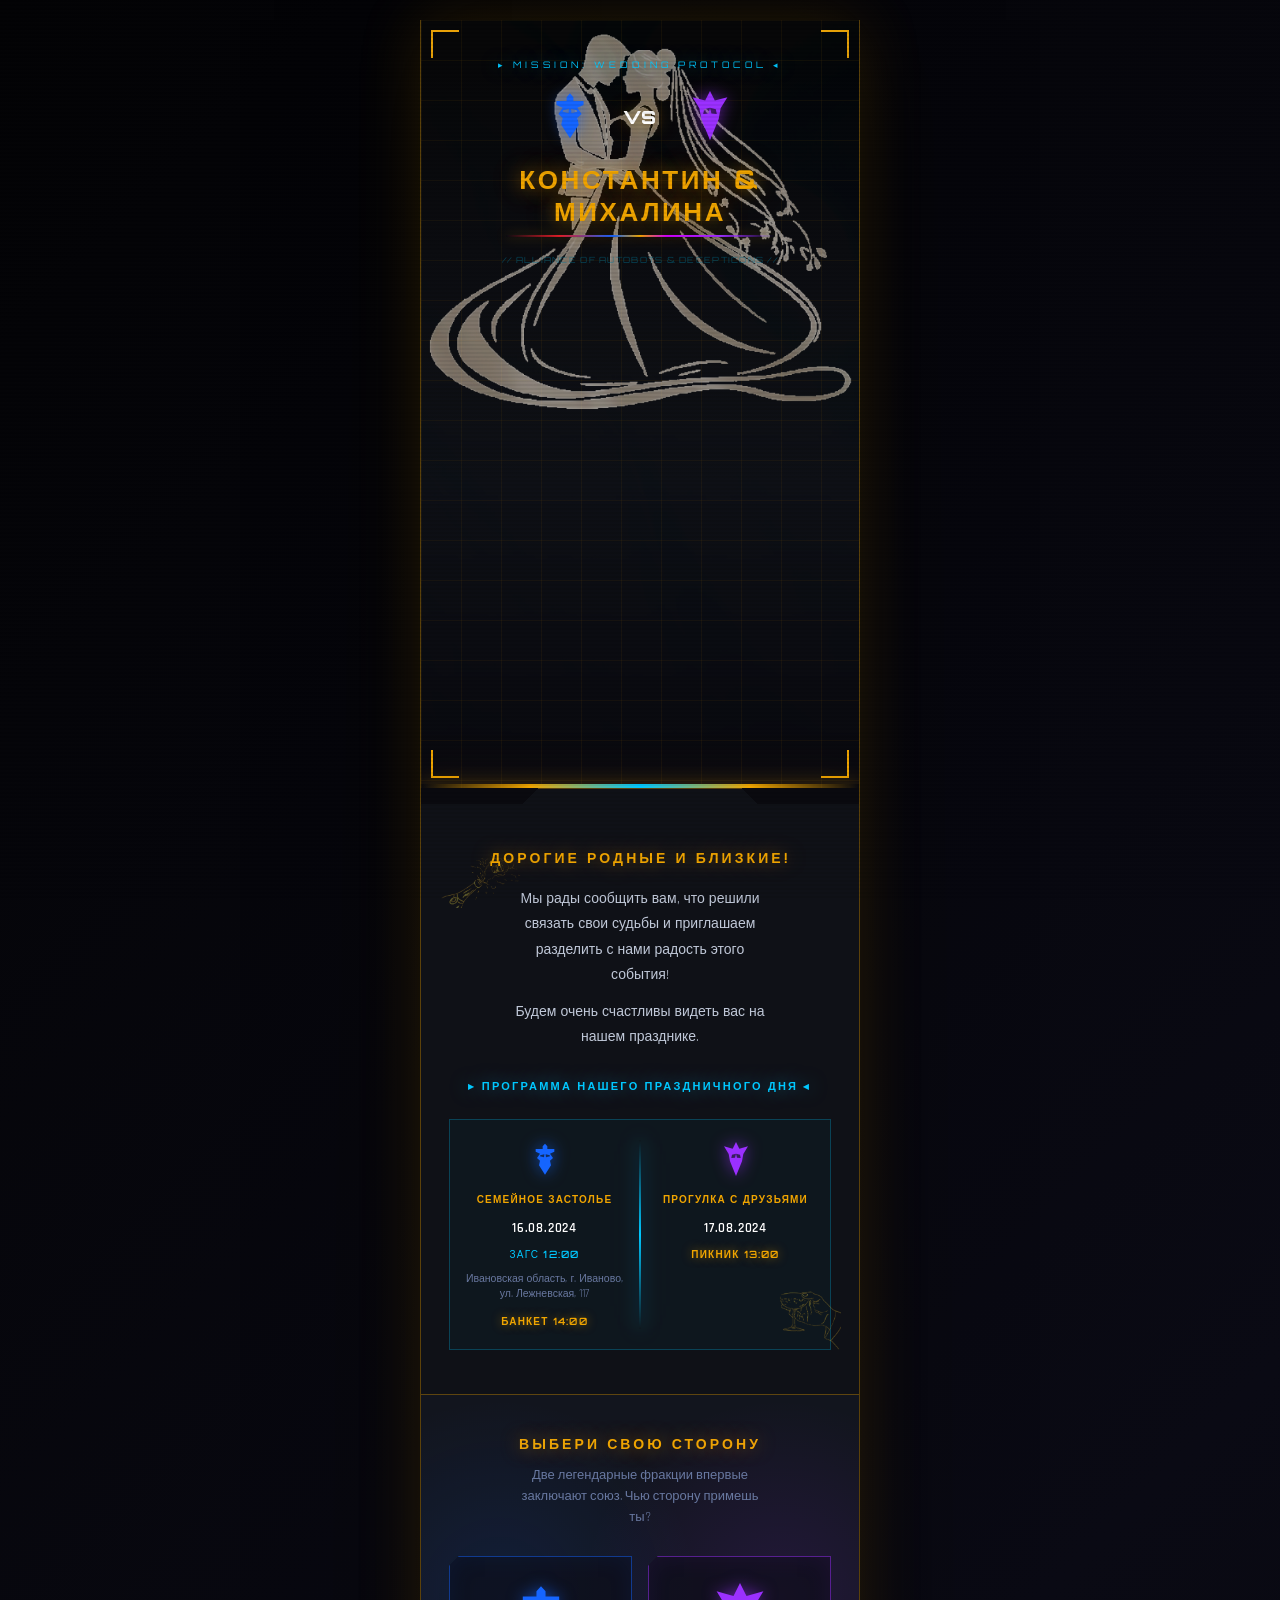
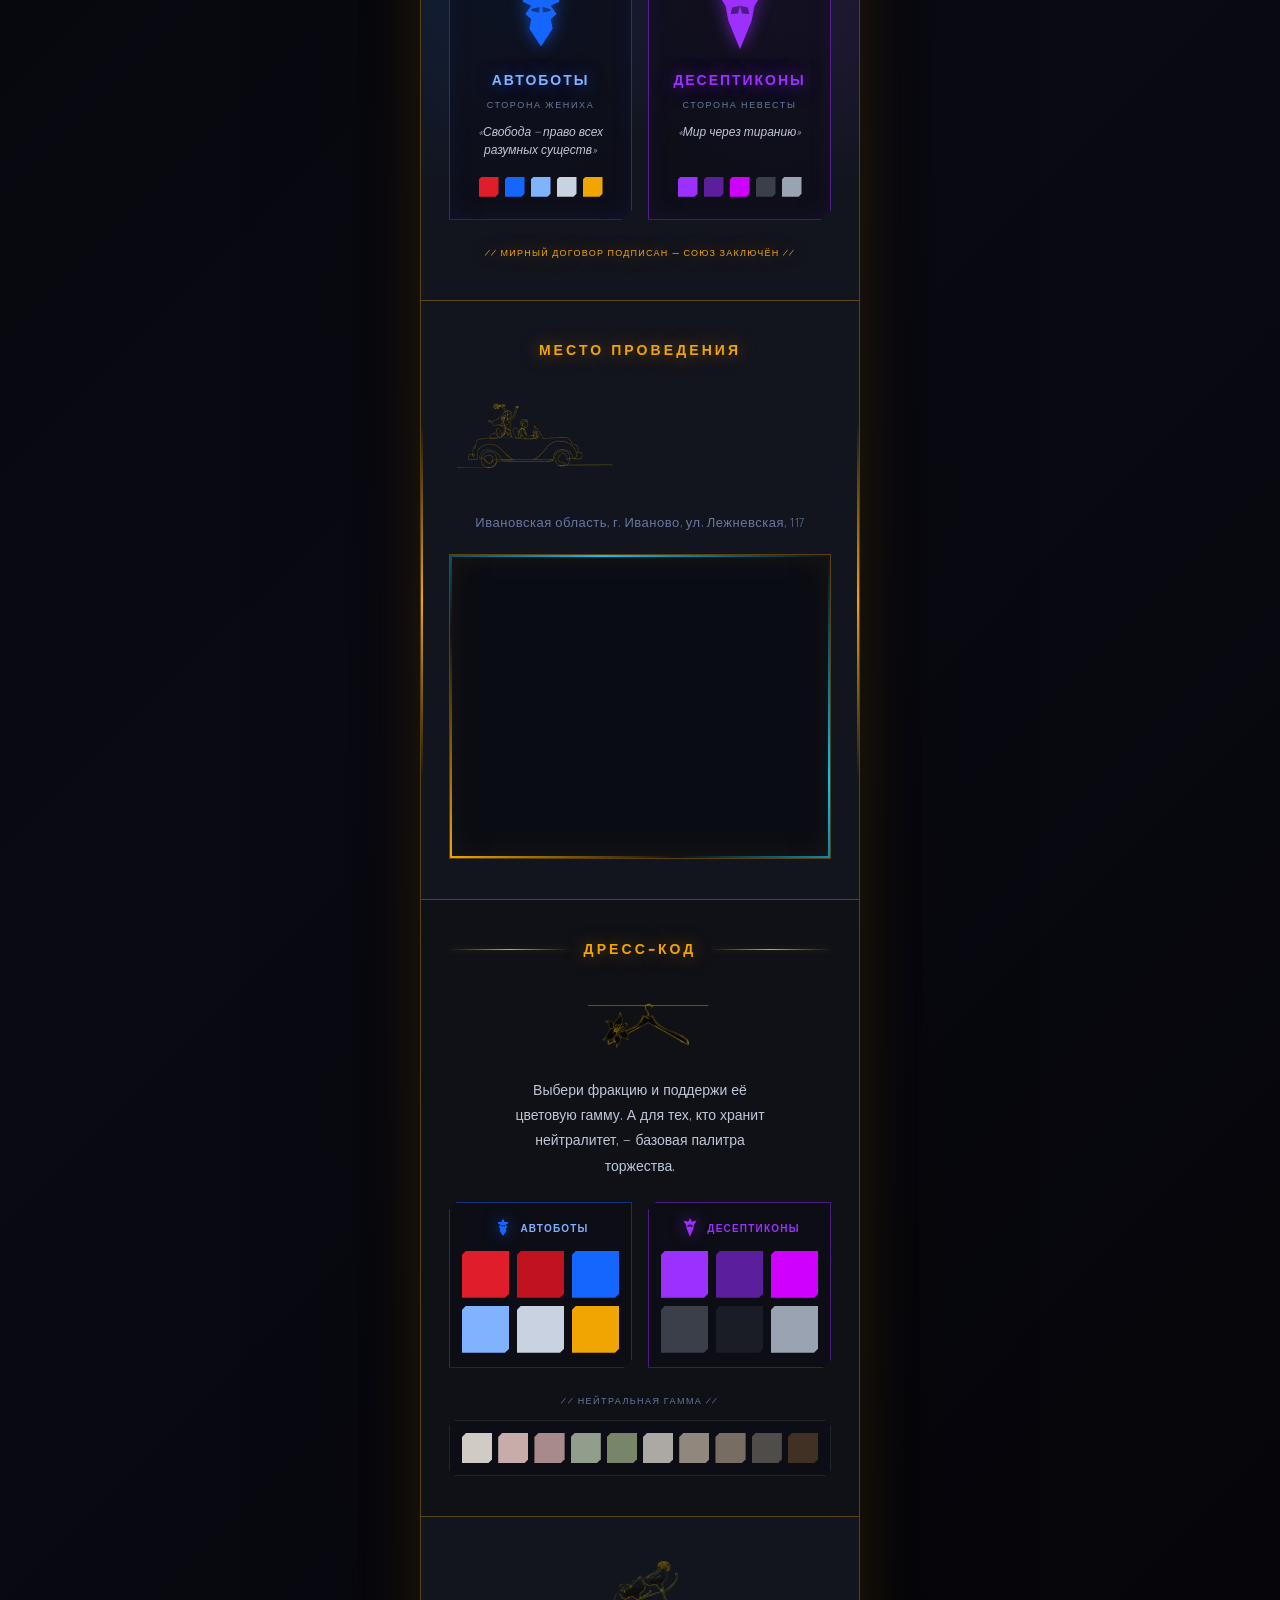
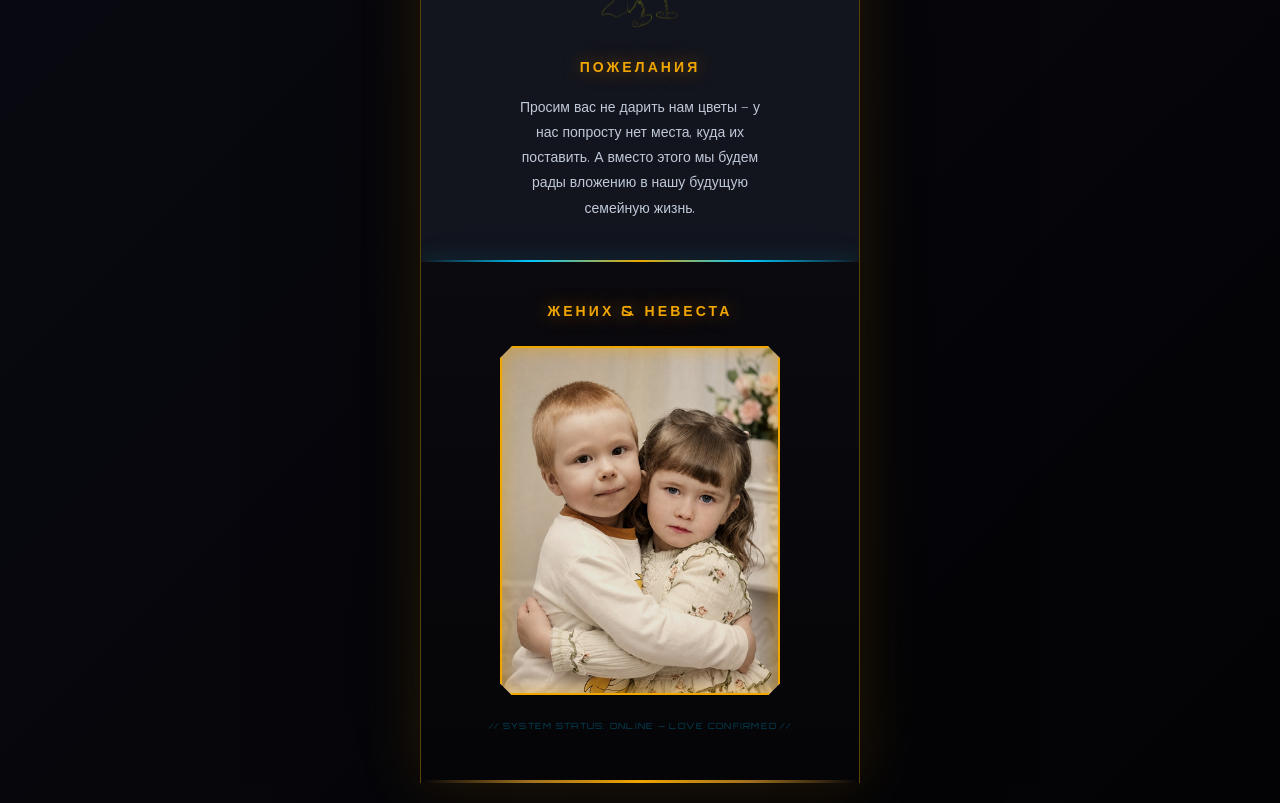
==== commit 36da377d: "Add Autobots vs Decepticons factions: emblems, faction section, dual color palettes Responds to PR f" ====
--- a/index.html
+++ b/index.html
@@ -11,17 +11,39 @@
   <link rel="stylesheet" href="styles.css">
 </head>
 <body>
+
+  <!-- ── Reusable faction insignia (stylised homage) ── -->
+  <svg width="0" height="0" aria-hidden="true" style="position:absolute" focusable="false">
+    <symbol id="ic-autobot" viewBox="0 0 240 240">
+      <path fill="currentColor" fill-rule="evenodd" d="M120 22 L134 38 L134 54 L176 54 L176 70 L150 82 L168 108 L150 124 L156 152 L120 208 L84 152 L90 124 L72 108 L90 82 L64 70 L64 54 L106 54 L106 38 Z M92 92 L116 86 L114 104 L90 98 Z M148 92 L124 86 L126 104 L150 98 Z"/>
+      <path fill="currentColor" opacity="0.85" d="M120 116 L131 132 L120 152 L109 132 Z"/>
+    </symbol>
+    <symbol id="ic-decepticon" viewBox="0 0 240 240">
+      <path fill="currentColor" fill-rule="evenodd" d="M120 12 L140 52 L192 38 L164 84 L156 128 L120 216 L84 128 L76 84 L48 38 L100 52 Z M96 88 L120 82 L114 106 L92 108 Z M144 88 L120 82 L126 106 L148 108 Z"/>
+      <path fill="currentColor" opacity="0.85" d="M120 118 L131 136 L120 162 L109 136 Z"/>
+    </symbol>
+  </svg>
+
   <main class="page">
 
     <!-- Hero -->
     <section class="hero">
       <img src="images/1.png" alt="Жених и невеста" class="hero__couple" decoding="async" fetchpriority="high">
       <img src="images/image 9 (2).png" alt="" class="hero__fabric" aria-hidden="true" decoding="async" fetchpriority="high">
+
       <div class="hero__text">
         <p class="hero__subtitle">▸ MISSION: WEDDING PROTOCOL ◂</p>
+
+        <div class="hero__factions" aria-hidden="true">
+          <svg class="faction-emblem faction-emblem--auto"><use href="#ic-autobot"/></svg>
+          <span class="hero__vs">VS</span>
+          <svg class="faction-emblem faction-emblem--decep"><use href="#ic-decepticon"/></svg>
+        </div>
+
         <h1 class="hero__title">КОНСТАНТИН &amp; МИХАЛИНА</h1>
-        <p class="hud-tag">// AUTOBOTS: ROLL OUT //</p>
-      </div>
+        <p class="hud-tag">// ALLIANCE OF AUTOBOTS &amp; DECEPTICONS //</p>
+      </div>
+
       <span class="tf-bracket tf-bracket--tl"></span>
       <span class="tf-bracket tf-bracket--tr"></span>
       <span class="tf-bracket tf-bracket--bl"></span>
@@ -43,6 +65,7 @@
 
       <div class="schedule">
         <div class="schedule__col">
+          <svg class="schedule__badge faction-emblem--auto"><use href="#ic-autobot"/></svg>
           <h4 class="schedule__event">СЕМЕЙНОЕ ЗАСТОЛЬЕ</h4>
           <p class="schedule__date">16.08.2024</p>
           <p class="schedule__time">ЗАГС 12:00</p>
@@ -51,6 +74,7 @@
         </div>
         <div class="schedule__divider" aria-hidden="true"></div>
         <div class="schedule__col">
+          <svg class="schedule__badge faction-emblem--decep"><use href="#ic-decepticon"/></svg>
           <h4 class="schedule__event">ПРОГУЛКА С ДРУЗЬЯМИ</h4>
           <p class="schedule__date">17.08.2024</p>
           <p class="schedule__banquet">ПИКНИК 13:00</p>
@@ -58,6 +82,44 @@
       </div>
 
       <img src="images/3 (2).png" alt="" class="invitation__deco invitation__deco--bottom" aria-hidden="true">
+    </section>
+
+    <!-- Factions -->
+    <section class="factions">
+      <h2 class="section-title">ВЫБЕРИ СВОЮ СТОРОНУ</h2>
+      <p class="factions__intro">Две легендарные фракции впервые заключают союз. Чью сторону примешь ты?</p>
+
+      <div class="factions__grid">
+        <article class="faction faction--auto">
+          <svg class="faction__emblem faction-emblem--auto"><use href="#ic-autobot"/></svg>
+          <h3 class="faction__name">АВТОБОТЫ</h3>
+          <p class="faction__role">Сторона жениха</p>
+          <p class="faction__motto">«Свобода — право всех разумных существ»</p>
+          <div class="faction__palette">
+            <span class="chip" style="--c:#e01e2b" title="Autobot Red"></span>
+            <span class="chip" style="--c:#1565ff" title="Optimus Blue"></span>
+            <span class="chip" style="--c:#7fb2ff" title="Energon Blue"></span>
+            <span class="chip" style="--c:#c8d2e0" title="Chrome"></span>
+            <span class="chip" style="--c:#f0a500" title="Energon Gold"></span>
+          </div>
+        </article>
+
+        <article class="faction faction--decep">
+          <svg class="faction__emblem faction-emblem--decep"><use href="#ic-decepticon"/></svg>
+          <h3 class="faction__name">ДЕСЕПТИКОНЫ</h3>
+          <p class="faction__role">Сторона невесты</p>
+          <p class="faction__motto">«Мир через тиранию»</p>
+          <div class="faction__palette">
+            <span class="chip" style="--c:#9b30ff" title="Decepticon Purple"></span>
+            <span class="chip" style="--c:#5b1e9c" title="Dark Violet"></span>
+            <span class="chip" style="--c:#d000ff" title="Plasma Magenta"></span>
+            <span class="chip" style="--c:#3a3f4a" title="Gunmetal"></span>
+            <span class="chip" style="--c:#9aa3b2" title="Titanium"></span>
+          </div>
+        </article>
+      </div>
+
+      <p class="factions__treaty">// МИРНЫЙ ДОГОВОР ПОДПИСАН — СОЮЗ ЗАКЛЮЧЁН //</p>
     </section>
 
     <!-- Venue -->
@@ -91,25 +153,53 @@
       <img src="images/5.png" alt="" class="dresscode__illustration" aria-hidden="true">
 
       <p class="dresscode__text">
-        Мы будем рады, если при выборе своего наряда вы поддержите цветовую гамму нашего торжества.
+        Выбери фракцию и поддержи её цветовую гамму. А для тех, кто хранит нейтралитет, — базовая палитра торжества.
       </p>
 
-      <div class="palette">
+      <div class="dresscode__factions">
+        <div class="palette-group palette-group--auto">
+          <div class="palette-group__head">
+            <svg class="palette-group__icon faction-emblem--auto"><use href="#ic-autobot"/></svg>
+            <span class="palette-group__name">АВТОБОТЫ</span>
+          </div>
+          <div class="palette palette--faction">
+            <span class="palette__swatch" style="--color:#e01e2b"></span>
+            <span class="palette__swatch" style="--color:#c1121f"></span>
+            <span class="palette__swatch" style="--color:#1565ff"></span>
+            <span class="palette__swatch" style="--color:#7fb2ff"></span>
+            <span class="palette__swatch" style="--color:#c8d2e0"></span>
+            <span class="palette__swatch" style="--color:#f0a500"></span>
+          </div>
+        </div>
+
+        <div class="palette-group palette-group--decep">
+          <div class="palette-group__head">
+            <svg class="palette-group__icon faction-emblem--decep"><use href="#ic-decepticon"/></svg>
+            <span class="palette-group__name">ДЕСЕПТИКОНЫ</span>
+          </div>
+          <div class="palette palette--faction">
+            <span class="palette__swatch" style="--color:#9b30ff"></span>
+            <span class="palette__swatch" style="--color:#5b1e9c"></span>
+            <span class="palette__swatch" style="--color:#d000ff"></span>
+            <span class="palette__swatch" style="--color:#3a3f4a"></span>
+            <span class="palette__swatch" style="--color:#1b1d26"></span>
+            <span class="palette__swatch" style="--color:#9aa3b2"></span>
+          </div>
+        </div>
+      </div>
+
+      <p class="palette-base__label">// НЕЙТРАЛЬНАЯ ГАММА //</p>
+      <div class="palette palette--base">
         <span class="palette__swatch" style="--color: #F3EDE4"></span>
         <span class="palette__swatch" style="--color: #E8C8C4"></span>
         <span class="palette__swatch" style="--color: #C4A0A0"></span>
         <span class="palette__swatch" style="--color: #A8B8A0"></span>
         <span class="palette__swatch" style="--color: #8A9A78"></span>
-        <span class="palette__swatch" style="--color: #F0ECE4"></span>
         <span class="palette__swatch" style="--color: #C8C4BC"></span>
         <span class="palette__swatch" style="--color: #A89E90"></span>
         <span class="palette__swatch" style="--color: #8A7E70"></span>
         <span class="palette__swatch" style="--color: #5C5854"></span>
         <span class="palette__swatch" style="--color: #4A3828"></span>
-        <span class="palette__swatch" style="--color: #7A6A58"></span>
-        <span class="palette__swatch" style="--color: #C0CCC0"></span>
-        <span class="palette__swatch" style="--color: #E4DCC8"></span>
-        <span class="palette__swatch" style="--color: #D8CEC0"></span>
       </div>
     </section>
 
--- a/styles.css
+++ b/styles.css
@@ -21,6 +21,18 @@
   --steel-dim:  #6878a0;
   --red-accent: #cc2200;
   --white:      #ffffff;
+
+  /* ── Faction colours ── */
+  --auto-red:    #e01e2b;
+  --auto-blue:   #1565ff;
+  --auto-light:  #7fb2ff;
+  --auto-chrome: #c8d2e0;
+  --decep-purple:#9b30ff;
+  --decep-violet:#5b1e9c;
+  --decep-magenta:#d000ff;
+  --decep-steel: #9aa3b2;
+  --glow-auto:   0 0 16px rgba(21,101,255,0.6), 0 0 38px rgba(224,30,43,0.3);
+  --glow-decep:  0 0 16px rgba(155,48,255,0.6), 0 0 38px rgba(208,0,255,0.3);
   --line-gold:  rgba(240,165,0,0.35);
   --line-blue:  rgba(0,200,255,0.25);
   --glow-gold:  0 0 18px rgba(240,165,0,0.55), 0 0 40px rgba(240,165,0,0.22);
@@ -193,6 +205,42 @@
   pointer-events: none;
 }
 
+/* ── Faction emblems (shared) ── */
+.faction-emblem {
+  display: block;
+  width: 100%;
+  height: 100%;
+}
+.faction-emblem--auto  { color: var(--auto-blue);    filter: drop-shadow(0 0 8px rgba(21,101,255,0.65)); }
+.faction-emblem--decep { color: var(--decep-purple); filter: drop-shadow(0 0 8px rgba(155,48,255,0.65)); }
+
+/* Dual faction badges in hero */
+.hero__factions {
+  display: flex;
+  align-items: center;
+  justify-content: center;
+  gap: clamp(14px, 5vw, 24px);
+  margin-bottom: clamp(12px, 3.5vw, 18px);
+}
+.hero__factions .faction-emblem {
+  width: clamp(40px, 13vw, 58px);
+  height: clamp(40px, 13vw, 58px);
+  animation: emblem-float 5s ease-in-out infinite;
+}
+.hero__factions .faction-emblem--decep { animation-delay: -2.5s; }
+.hero__vs {
+  font-family: var(--font-display);
+  font-size: clamp(13px, 4vw, 18px);
+  font-weight: 900;
+  letter-spacing: 0.05em;
+  color: var(--white);
+  text-shadow: var(--glow-gold);
+}
+@keyframes emblem-float {
+  0%, 100% { transform: translateY(0); }
+  50%      { transform: translateY(-5px); }
+}
+
 .hero__subtitle {
   font-family: var(--font-display);
   font-size: clamp(7px, 1.9vw, 9px);
@@ -219,11 +267,11 @@
 .hero__title::after {
   content: '';
   display: block;
-  width: 60%;
+  width: 70%;
   height: 2px;
-  background: linear-gradient(90deg, transparent, var(--gold), transparent);
+  background: linear-gradient(90deg, transparent, var(--auto-red) 20%, var(--auto-blue) 40%, var(--gold) 50%, var(--decep-magenta) 60%, var(--decep-purple) 80%, transparent);
   margin: 8px auto 0;
-  box-shadow: var(--glow-gold);
+  box-shadow: 0 0 12px rgba(240,165,0,0.4);
 }
 
 /* ── INVITATION ── */
@@ -325,6 +373,12 @@
   background: linear-gradient(to bottom, transparent, var(--energon), transparent);
   align-self: stretch;
   box-shadow: var(--glow-blue);
+}
+
+.schedule__badge {
+  width: clamp(30px, 9vw, 40px);
+  height: clamp(30px, 9vw, 40px);
+  margin-bottom: clamp(8px, 2.5vw, 12px);
 }
 
 .schedule__event {
@@ -531,6 +585,187 @@
   box-shadow: 0 0 10px var(--color);
 }
 
+/* ── FACTIONS section ── */
+.factions {
+  background: var(--bg-panel);
+  padding: var(--pad-y) var(--pad-x);
+  text-align: center;
+  position: relative;
+  overflow: hidden;
+  border-bottom: 1px solid var(--line-gold);
+}
+
+/* Split-faction backdrop glow */
+.factions::before {
+  content: '';
+  position: absolute;
+  inset: 0;
+  background:
+    radial-gradient(circle at 18% 40%, rgba(21,101,255,0.12), transparent 42%),
+    radial-gradient(circle at 82% 40%, rgba(155,48,255,0.12), transparent 42%);
+  pointer-events: none;
+}
+
+.factions .section-title { margin-bottom: clamp(8px, 2.5vw, 12px); }
+
+.factions__intro {
+  position: relative;
+  font-size: clamp(11px, 3vw, 13px);
+  color: var(--steel-dim);
+  max-width: 34ch;
+  margin: 0 auto clamp(20px, 5vw, 28px);
+  line-height: 1.6;
+}
+
+.factions__grid {
+  position: relative;
+  display: grid;
+  grid-template-columns: 1fr 1fr;
+  gap: clamp(10px, 3vw, 16px);
+}
+
+.faction {
+  border: 1px solid;
+  background: rgba(10,10,20,0.6);
+  padding: clamp(16px, 4.5vw, 22px) clamp(8px, 3vw, 14px);
+  display: flex;
+  flex-direction: column;
+  align-items: center;
+  clip-path: polygon(10px 0, 100% 0, 100% calc(100% - 10px), calc(100% - 10px) 100%, 0 100%, 0 10px);
+  transition: transform 0.25s, box-shadow 0.25s;
+}
+.faction--auto  { border-color: rgba(21,101,255,0.5);  box-shadow: inset 0 0 24px rgba(21,101,255,0.08); }
+.faction--decep { border-color: rgba(155,48,255,0.5);  box-shadow: inset 0 0 24px rgba(155,48,255,0.08); }
+.faction--auto:hover  { transform: translateY(-3px); box-shadow: var(--glow-auto),  inset 0 0 24px rgba(21,101,255,0.12); }
+.faction--decep:hover { transform: translateY(-3px); box-shadow: var(--glow-decep), inset 0 0 24px rgba(155,48,255,0.12); }
+
+.faction__emblem {
+  width: clamp(56px, 18vw, 78px);
+  height: clamp(56px, 18vw, 78px);
+  margin-bottom: clamp(8px, 2.5vw, 12px);
+}
+
+.faction__name {
+  font-family: var(--font-display);
+  font-size: clamp(11px, 3vw, 14px);
+  font-weight: 800;
+  letter-spacing: 0.14em;
+  text-transform: uppercase;
+}
+.faction--auto  .faction__name { color: var(--auto-light);   text-shadow: var(--glow-auto); }
+.faction--decep .faction__name { color: var(--decep-purple); text-shadow: var(--glow-decep); }
+
+.faction__role {
+  font-family: var(--font-display);
+  font-size: clamp(7px, 2vw, 9px);
+  letter-spacing: 0.18em;
+  text-transform: uppercase;
+  color: var(--steel-dim);
+  margin: clamp(4px, 1.5vw, 7px) 0 clamp(8px, 2.5vw, 12px);
+}
+
+.faction__motto {
+  font-size: clamp(10px, 2.8vw, 12px);
+  font-style: italic;
+  line-height: 1.5;
+  color: var(--steel);
+  min-height: 3.2em;
+  margin-bottom: clamp(10px, 3vw, 14px);
+}
+
+.faction__palette {
+  display: flex;
+  gap: clamp(4px, 1.5vw, 6px);
+  flex-wrap: wrap;
+  justify-content: center;
+}
+.chip {
+  width: clamp(15px, 4.5vw, 20px);
+  height: clamp(15px, 4.5vw, 20px);
+  background: var(--c);
+  clip-path: polygon(3px 0, 100% 0, 100% calc(100% - 3px), calc(100% - 3px) 100%, 0 100%, 0 3px);
+  transition: transform 0.2s, box-shadow 0.2s;
+}
+.chip:hover { transform: scale(1.15); box-shadow: 0 0 8px var(--c); }
+
+.factions__treaty {
+  position: relative;
+  font-family: var(--font-display);
+  font-size: clamp(7px, 2vw, 9px);
+  letter-spacing: 0.14em;
+  text-transform: uppercase;
+  color: var(--gold);
+  text-shadow: var(--glow-gold);
+  margin-top: clamp(18px, 5vw, 26px);
+  animation: energon-flicker 7s ease-in-out infinite;
+}
+
+/* ── DRESS CODE faction palette groups ── */
+.dresscode__factions {
+  display: grid;
+  grid-template-columns: 1fr 1fr;
+  gap: clamp(10px, 3vw, 16px);
+  margin-bottom: clamp(18px, 5vw, 26px);
+}
+
+.palette-group {
+  border: 1px solid;
+  padding: clamp(10px, 3vw, 14px) clamp(8px, 2.5vw, 12px);
+  background: rgba(10,10,20,0.6);
+  clip-path: polygon(8px 0, 100% 0, 100% calc(100% - 8px), calc(100% - 8px) 100%, 0 100%, 0 8px);
+}
+.palette-group--auto  { border-color: rgba(21,101,255,0.45); }
+.palette-group--decep { border-color: rgba(155,48,255,0.45); }
+
+.palette-group__head {
+  display: flex;
+  align-items: center;
+  justify-content: center;
+  gap: 6px;
+  margin-bottom: clamp(8px, 2.5vw, 12px);
+}
+.palette-group__icon { width: 22px; height: 22px; flex-shrink: 0; }
+.palette-group__name {
+  font-family: var(--font-display);
+  font-size: clamp(8px, 2.2vw, 10px);
+  font-weight: 700;
+  letter-spacing: 0.12em;
+}
+.palette-group--auto  .palette-group__name { color: var(--auto-light); }
+.palette-group--decep .palette-group__name { color: var(--decep-purple); }
+
+.palette--faction {
+  display: grid;
+  grid-template-columns: repeat(3, 1fr);
+  gap: clamp(5px, 1.8vw, 8px);
+  width: 100%;
+  margin: 0;
+  padding: 0;
+  background: none;
+  border: none;
+  box-shadow: none;
+  clip-path: none;
+}
+
+.palette-base__label {
+  font-family: var(--font-display);
+  font-size: clamp(7px, 1.9vw, 9px);
+  letter-spacing: 0.16em;
+  color: var(--steel-dim);
+  margin-bottom: clamp(8px, 2.5vw, 12px);
+}
+
+.palette--base {
+  grid-template-columns: repeat(10, 1fr);
+  width: 100%;
+  gap: clamp(3px, 1.2vw, 6px);
+  padding: clamp(8px, 2.5vw, 12px);
+  background: rgba(10,10,20,0.5);
+  border: 1px solid rgba(200,196,188,0.15);
+  box-shadow: none;
+  opacity: 0.85;
+}
+
 /* ── WISHES ── */
 .wishes {
   background: var(--bg-panel);
